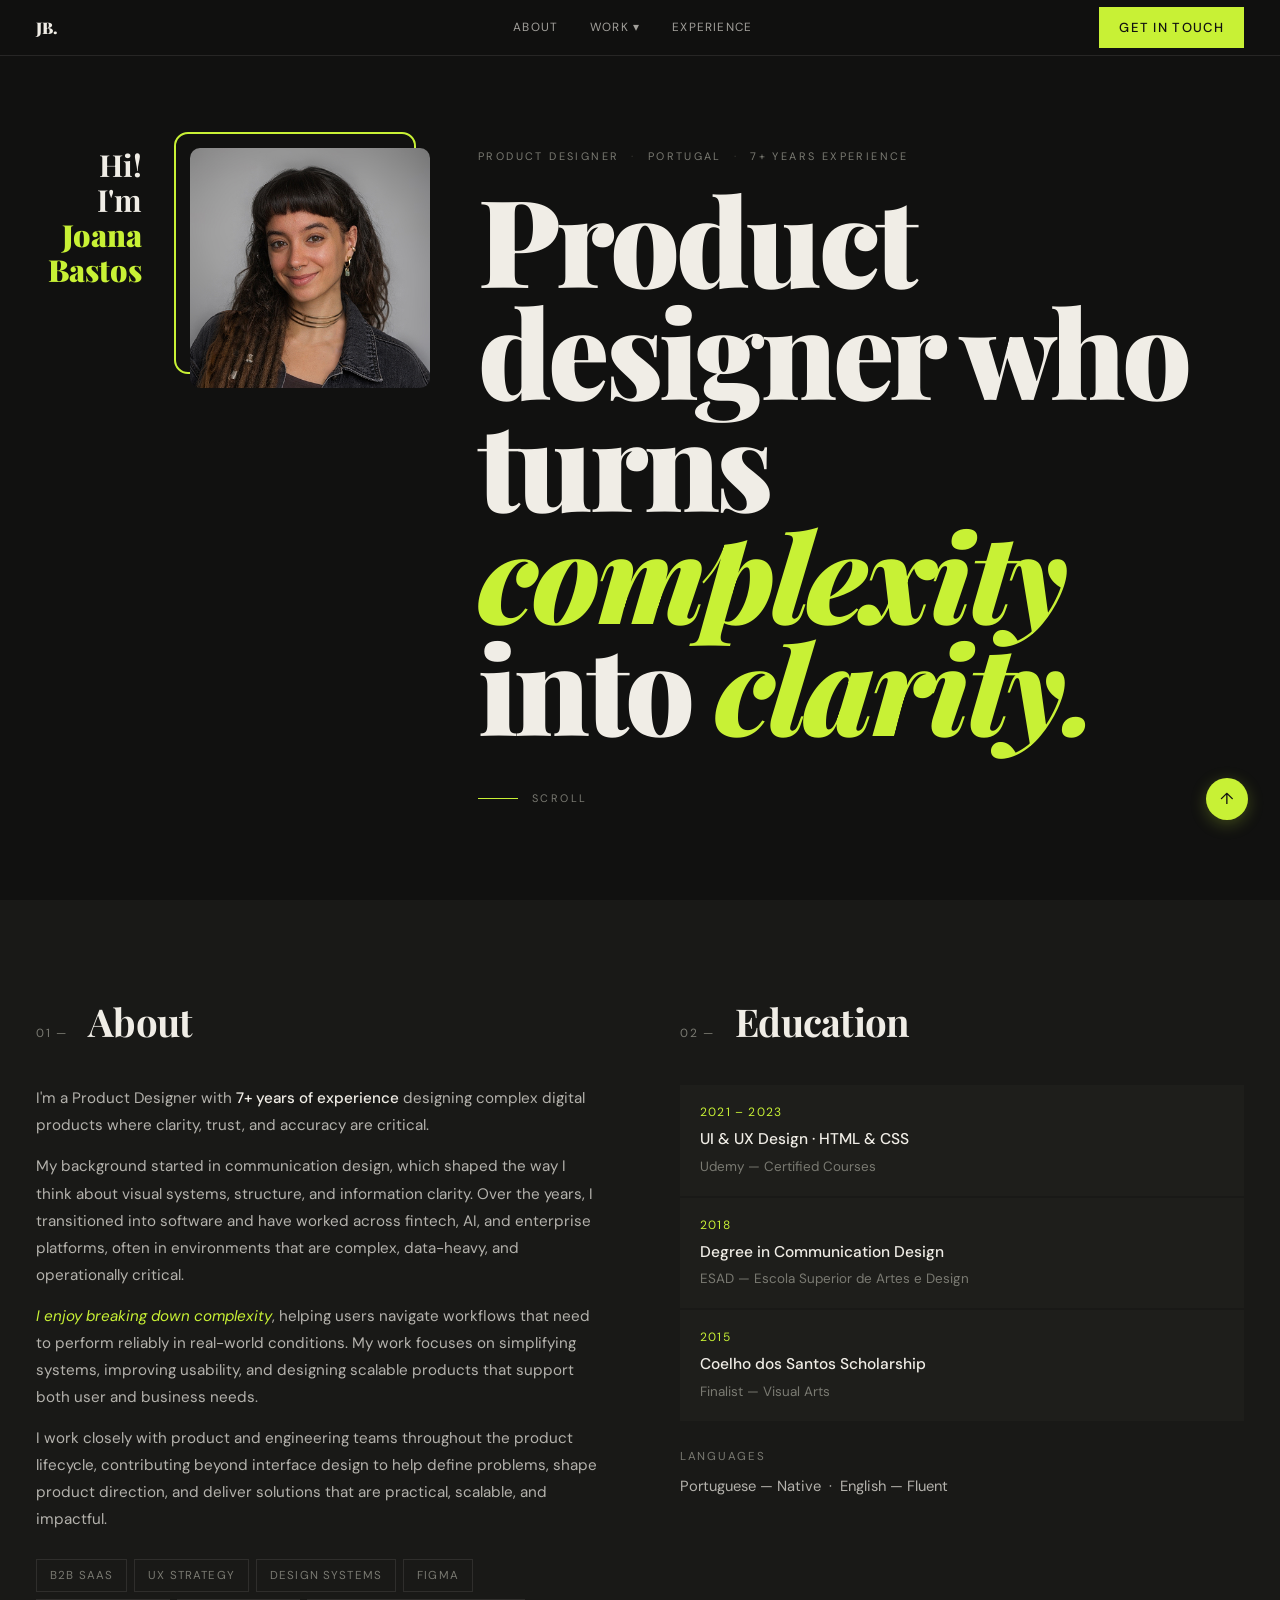
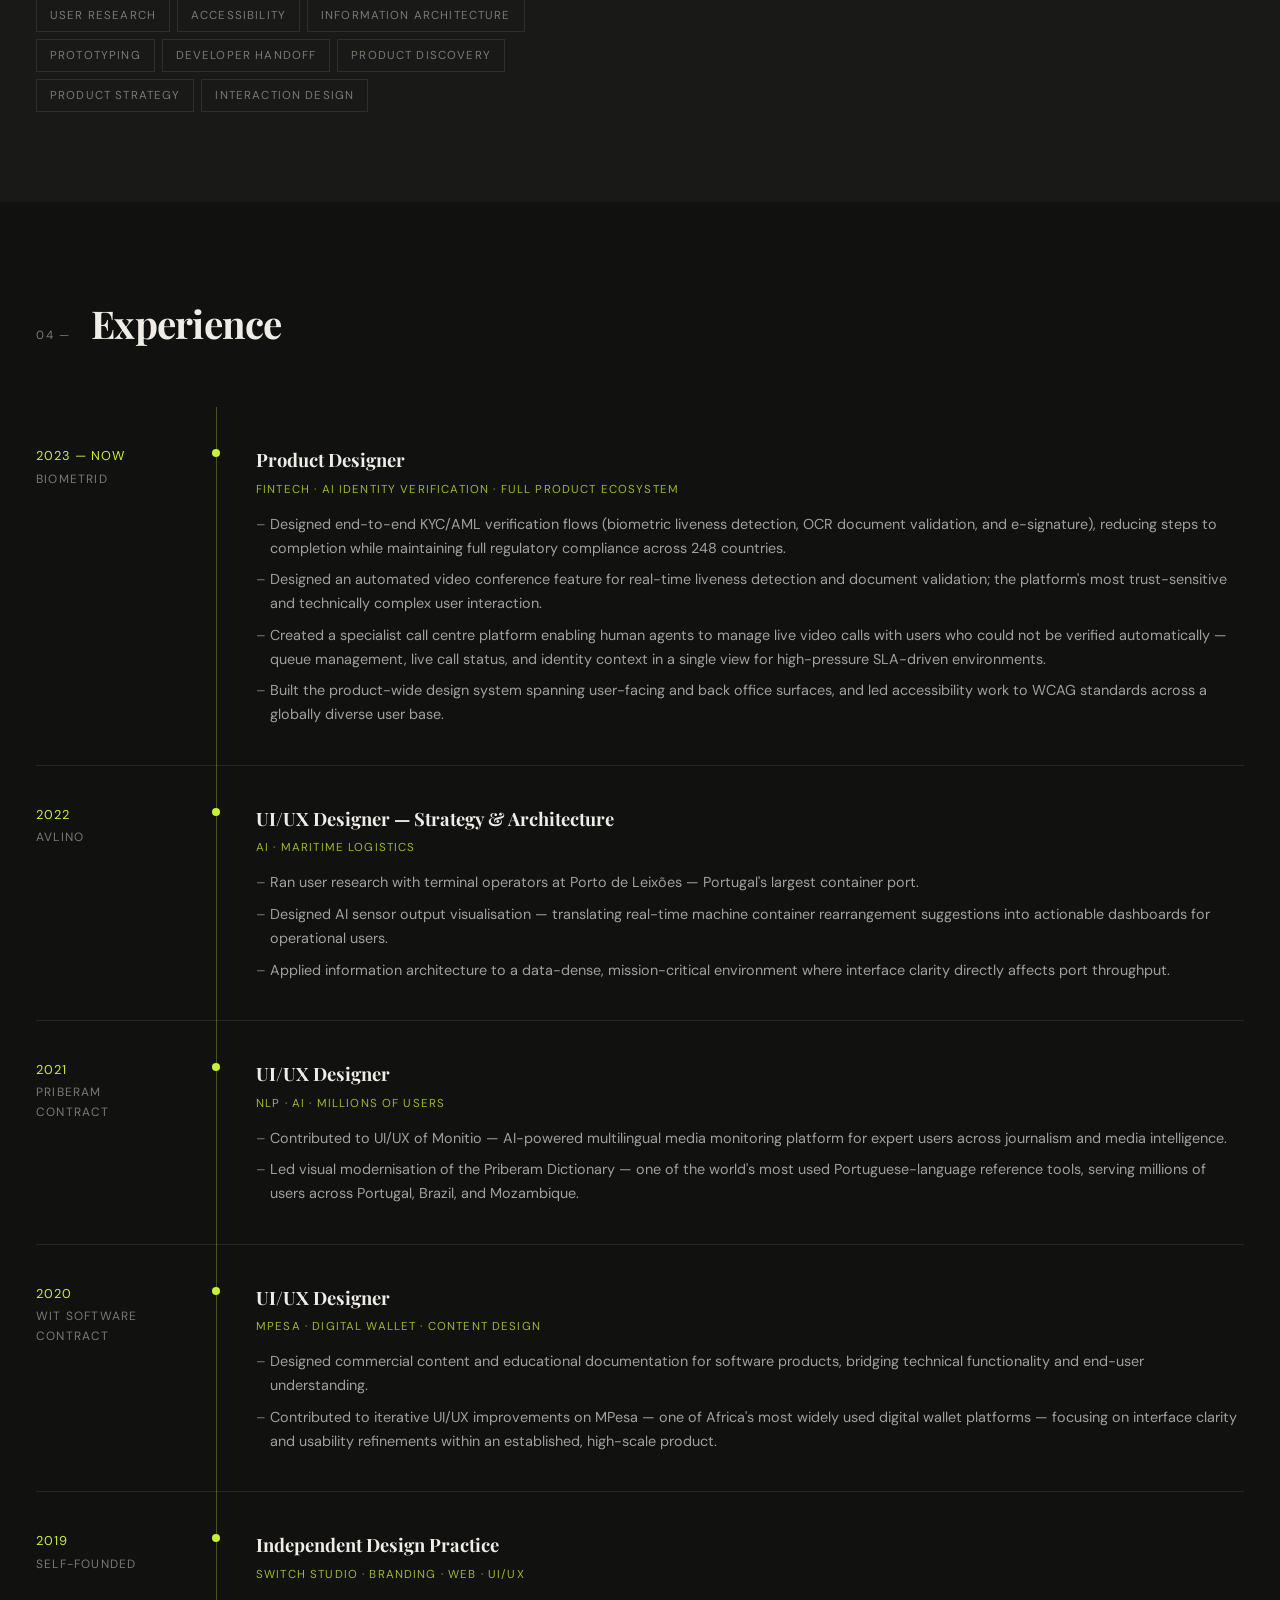
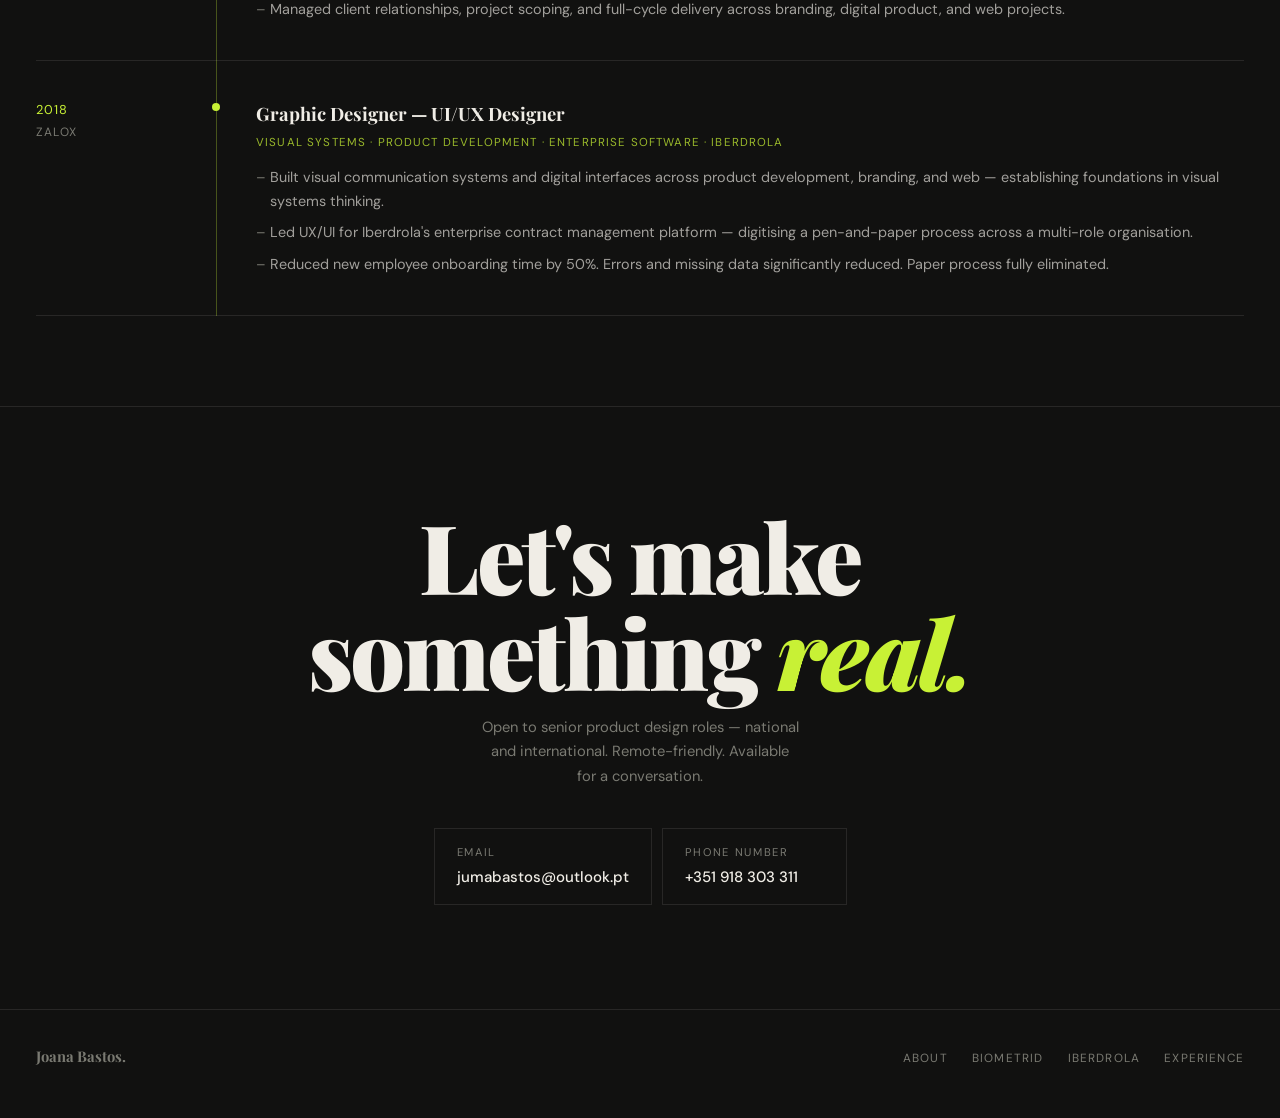
==== index.html @ 79d7532f "Add files via upload" ====
<!DOCTYPE html>
<html lang="en">
<head>
  <meta charset="UTF-8" />
  <meta name="viewport" content="width=device-width, initial-scale=1.0" />
  <title>Joana Bastos — Product Designer</title>
  <link rel="preconnect" href="https://fonts.googleapis.com" />
  <link rel="preconnect" href="https://fonts.gstatic.com" crossorigin />
  <link href="https://fonts.googleapis.com/css2?family=Playfair+Display:ital,wght@0,700;0,900;1,700;1,900&family=DM+Sans:opsz,wght@9..40,300;9..40,400;9..40,500&display=swap" rel="stylesheet" />
  <link rel="stylesheet" href="style.css" />
  <style>
    /* ── HERO ── */
    #hero {
      min-height: 100vh; background: var(--bg);
      display: flex; align-items: center;
      padding-top: 56px;
    }
    .hero-inner {
      width: 100%; max-width: 1400px; margin: 0 auto;
      display: grid; grid-template-columns: auto 1fr;
      align-items: start;
      gap: 48px; /* gap between left col and right col */
      padding: 60px 48px;
    }

    /* Left column: text + photo side by side */
    .hero-left {
      display: flex; flex-direction: row;
      align-items: flex-start;
      gap: 48px; /* MATCH to hero-inner gap */
      justify-content: flex-end;
    }
    .hero-text {
      display: flex; flex-direction: column; justify-content: flex-start;
      text-align: right;
    }
    .hero-greeting-name {
      font-family: var(--serif); font-weight: 700; font-size: 1.9rem;
      line-height: 1.15; color: var(--white);
    }
    .hero-greeting-name .name { color: var(--lime); font-weight: 900; }

    .hero-photo-frame {
      position: relative; display: inline-block; flex-shrink: 0;
    }
    .hero-photo-frame::before {
      content: '';
      position: absolute;
      top: -16px; left: -16px; right: 14px; bottom: 14px;
      border: 2px solid var(--lime); border-radius: 14px; /* square frame */
      pointer-events: none; z-index: 0;
    }
    /* Square photo */
    .hero-photo {
      display: block; width: 240px; height: 240px;
      object-fit: cover; object-position: top center;
      position: relative; z-index: 1;
      border-radius: 10px; /* square with slight radius */
    }
    .hero-photo-placeholder {
      width: 240px; height: 240px;
      background: var(--bg-card); border: 1px solid var(--border);
      display: flex; align-items: center; justify-content: center;
      flex-direction: column; gap: 8px;
      color: var(--muted); font-size: 0.82rem; text-align: center;
      position: relative; z-index: 1;
      border-radius: 10px;
    }

    /* Right col */
    .hero-right { display: flex; flex-direction: column; justify-content: flex-start; }
    .hero-meta {
      font-size: 0.68rem; letter-spacing: 0.22em; text-transform: uppercase;
      color: var(--muted); margin-bottom: 16px;
      display: flex; flex-wrap: wrap; gap: 4px 12px;
    }
    .hero-meta-sep { opacity: 0.4; }
    /* Headline: as large as possible, fills the right column */
    .hero-headline {
      font-family: var(--serif);
      font-size: clamp(4rem, 9.5vw, 10.5rem);
      font-weight: 900; line-height: 0.92; letter-spacing: -0.03em;
      margin-bottom: 48px;
    }
    .hero-headline em { font-style: italic; color: var(--lime); }
    .scroll-cue {
      display: flex; align-items: center; gap: 14px;
      font-size: 0.68rem; letter-spacing: 0.22em; text-transform: uppercase;
      color: var(--muted);
    }
    .scroll-cue::before { content: ''; display: block; width: 40px; height: 1px; background: var(--lime); }

    /* ── ABOUT / EDUCATION ── */
    #about { background: var(--bg-mid); padding: 90px 36px; }
    .about-inner {
      max-width: 1240px; margin: 0 auto;
      display: grid; grid-template-columns: 1fr 1fr; gap: 80px; align-items: start;
    }

    /* Section header row: number + title side-by-side like Experience */
    .sec-header { display: flex; align-items: baseline; gap: 20px; margin-bottom: 32px; }
    .sec-header .sec-num { margin-bottom: 0; }
    .sec-header .sec-title { margin-bottom: 0; }

    .about-body p { font-size: 0.95rem; color: rgba(240,237,230,0.72); margin-bottom: 14px; line-height: 1.78; }
    .about-body p em { color: var(--lime); font-style: italic; }
    .about-body p strong { color: var(--white); font-weight: 500; }

    .tags-row { display: flex; flex-wrap: wrap; gap: 7px; margin-top: 26px; }
    .tag {
      font-size: 0.72rem; letter-spacing: 0.1em; text-transform: uppercase;
      padding: 6px 13px; border: 1px solid var(--border);
      color: var(--muted); transition: all 0.2s; cursor: default;
    }
    .tag:hover { border-color: var(--lime); color: var(--lime); }

    /* Education cards */
    .edu-list { display: flex; flex-direction: column; gap: 2px; }
    .edu-item { background: var(--bg-card); padding: 18px 20px; }
    .edu-year { font-size: 0.75rem; letter-spacing: 0.1em; text-transform: uppercase; color: var(--lime); margin-bottom: 4px; }
    .edu-title { font-size: 0.97rem; font-weight: 500; margin-bottom: 3px; }
    .edu-school { font-size: 0.84rem; color: var(--muted); }

    .lang-block { margin-top: 26px; }
    .lang-label { font-size: 0.72rem; letter-spacing: 0.15em; text-transform: uppercase; color: var(--muted); margin-bottom: 8px; }
    .lang-val { font-size: 0.92rem; color: rgba(240,237,230,0.72); }

    /* ── EXPERIENCE ── */
    #experience { background: var(--bg); padding: 90px 36px; }
    .exp-inner { max-width: 1240px; margin: 0 auto; }
    .exp-header { display: flex; align-items: baseline; gap: 20px; margin-bottom: 52px; }
    .exp-header .sec-num, .exp-header .sec-title { margin-bottom: 0; }

    .exp-list { position: relative; }
    .exp-list::before {
      content: ''; position: absolute;
      left: 180px; top: 0; bottom: 0; width: 1px;
      background: rgba(200,241,53,0.30);
    }
    .exp-item {
      display: grid; grid-template-columns: 180px 1fr;
      gap: 40px; padding: 38px 0;
      border-bottom: 1px solid var(--border); position: relative;
    }
    .exp-item::before {
      content: ''; position: absolute;
      left: calc(180px - 4px); top: 42px;
      width: 8px; height: 8px; border-radius: 50%;
      background: var(--lime); z-index: 1;
    }
    .exp-meta { padding-right: 16px; }
    .exp-period { font-size: 0.80rem; letter-spacing: 0.08em; text-transform: uppercase; color: var(--lime); margin-bottom: 3px; }
    .exp-company { font-size: 0.75rem; letter-spacing: 0.1em; text-transform: uppercase; color: var(--muted); }
    .exp-role { font-family: var(--serif); font-size: 1.15rem; font-weight: 700; margin-bottom: 4px; }
    .exp-type { font-size: 0.72rem; letter-spacing: 0.1em; text-transform: uppercase; color: var(--lime); opacity: 0.75; margin-bottom: 14px; }
    .exp-bullets { list-style: none; display: flex; flex-direction: column; gap: 8px; }
    .exp-bullets li { font-size: 0.90rem; color: rgba(240,237,230,0.65); line-height: 1.65; padding-left: 14px; position: relative; }
    .exp-bullets li::before { content: '–'; position: absolute; left: 0; color: var(--muted); }

    /* ── RESPONSIVE ── */

    /* Tablet — shrink photo slightly, compress gap, keep horizontal */
    @media (max-width: 1024px) {
      .hero-inner { gap: 32px; padding: 48px 28px; }
      .hero-photo, .hero-photo-placeholder { width: 190px; height: 245px; }
      .hero-greeting-name { font-size: 1.7rem; }
      .hero-headline { font-size: 6rem; }
    }

    /* Narrow — keep two-column hero as long as possible */
    @media (max-width: 860px) {
      .hero-inner { gap: 20px; }
      .hero-photo, .hero-photo-placeholder { width: 160px; height: 205px; }
      .hero-greeting-name { font-size: 1.4rem; }
      .hero-headline { font-size: 4.8rem; }
      .about-inner { grid-template-columns: 1fr 1fr; gap: 40px; }
      .exp-item { grid-template-columns: 140px 1fr; gap: 28px; }
      .exp-list::before { left: 140px; }
      .exp-item::before { left: calc(140px - 4px); }
    }

    /* Only stack hero below 640px */
    @media (max-width: 640px) {
      .hero-inner { grid-template-columns: 1fr; padding: 36px 20px; }
      .hero-left {
        justify-content: flex-start;
        gap: 20px;
        flex-direction: row;
        align-items: flex-end;
      }
      .hero-photo-frame { order: 1; }
      .hero-text { order: 2; text-align: left; justify-content: flex-end; }
      .hero-photo, .hero-photo-placeholder { width: 130px; height: 170px; }
      .hero-greeting-name { font-size: 1.3rem; }
      .hero-headline { font-size: 3.2rem; }
      .about-inner { grid-template-columns: 1fr; gap: 48px; }
      #about { padding: 64px 20px; }
      #experience { padding: 64px 20px; }
      .exp-item { grid-template-columns: 1fr; gap: 10px; }
      .exp-list::before, .exp-item::before { display: none; }
    }

    @media (max-width: 400px) {
      .hero-headline { font-size: 2.6rem; }
    }

    .hero-greeting-name { animation: fadeUp 0.65s ease 0.05s both; }
    .hero-photo-frame   { animation: fadeUp 0.65s ease 0.15s both; }
    .hero-meta          { animation: fadeUp 0.65s ease 0.20s both; }
    .hero-headline      { animation: fadeUp 0.65s ease 0.28s both; }
    .scroll-cue         { animation: fadeUp 0.65s ease 0.42s both; }
  </style>
</head>
<body>

<!-- NAV -->
<nav>
  <a href="index.html" class="nav-logo">JB.</a>
  <ul class="nav-center">
    <li><a href="#about">About</a></li>
    <li class="nav-dropdown">
      <span>Work ▾</span>
      <div class="nav-dropdown-menu">
        <a href="biometrid.html">Biometrid</a>
        <a href="iberdrola.html">Iberdrola</a>
      </div>
    </li>
    <li><a href="#experience">Experience</a></li>
  </ul>
  <a href="mailto:jumabastos@outlook.pt" class="btn-nav">Get in touch</a>
  <button class="hamburger" onclick="toggleNav()" aria-label="Menu">
    <span></span><span></span><span></span>
  </button>
</nav>

<!-- MOBILE NAV -->
<div class="mobile-nav" id="mobileNav">
  <div class="mobile-nav-item">
    <a href="#about" onclick="closeNav()">About</a>
  </div>
  <div class="mobile-nav-item">
    <div class="mobile-work-label" onclick="toggleWork()">
      <span style="font-family:var(--serif);font-size:1.9rem;font-weight:700;color:var(--white);padding:14px 0;display:block;">Work</span>
      <span class="mobile-work-arrow" id="workArrow">▾</span>
    </div>
    <div class="mobile-subnav" id="workSubnav">
      <a href="biometrid.html">Biometrid</a>
      <a href="iberdrola.html">Iberdrola</a>
    </div>
  </div>
  <div class="mobile-nav-item">
    <a href="#experience" onclick="closeNav()">Experience</a>
  </div>
  <a href="mailto:jumabastos@outlook.pt" class="mobile-cta">Get in touch</a>
</div>

<!-- HERO -->
<section id="hero">
  <div class="hero-inner">
    <div class="hero-left">
      <div class="hero-text">
        <div class="hero-greeting-name">
          Hi!<br/>I'm<br/><span class="name">Joana<br/>Bastos</span>
        </div>
      </div>
      <div class="hero-photo-frame">
        <img class="hero-photo" src="photo.jpg" alt="Joana Bastos">
      </div>
    </div>
    <div class="hero-right">
      <p class="hero-meta">
        <span>Product Designer</span>
        <span class="hero-meta-sep">·</span>
        <span>Portugal</span>
        <span class="hero-meta-sep">·</span>
        <span>7+ Years Experience</span>
      </p>
      <h1 class="hero-headline">
        Product designer who turns <em>complexity</em> into <em>clarity.</em>
      </h1>
      <div class="scroll-cue">Scroll</div>
    </div>
  </div>
</section>

<!-- ABOUT + EDUCATION -->
<section id="about">
  <div class="about-inner">
    <div data-reveal="left">
      <div class="sec-header">
        <span class="sec-num">01 —</span>
        <h2 class="sec-title">About</h2>
      </div>
      <div class="about-body">
        <p>I'm a Product Designer with <strong>7+ years of experience</strong> designing complex digital products where clarity, trust, and accuracy are critical.</p>
        <p>My background started in communication design, which shaped the way I think about visual systems, structure, and information clarity. Over the years, I transitioned into software and have worked across fintech, AI, and enterprise platforms, often in environments that are complex, data-heavy, and operationally critical.</p>
        <p><em>I enjoy breaking down complexity</em>, helping users navigate workflows that need to perform reliably in real-world conditions. My work focuses on simplifying systems, improving usability, and designing scalable products that support both user and business needs.</p>
        <p>I work closely with product and engineering teams throughout the product lifecycle, contributing beyond interface design to help define problems, shape product direction, and deliver solutions that are practical, scalable, and impactful.</p>
      </div>
      <div class="tags-row">
        <span class="tag">B2B SaaS</span>
        <span class="tag">UX Strategy</span>
        <span class="tag">Design Systems</span>
        <span class="tag">Figma</span>
        <span class="tag">User Research</span>
        <span class="tag">Accessibility</span>
        <span class="tag">Information Architecture</span>
        <span class="tag">Prototyping</span>
        <span class="tag">Developer Handoff</span>
        <span class="tag">Product Discovery</span>
        <span class="tag">Product Strategy</span>
        <span class="tag">Interaction Design</span>
      </div>
    </div>
    <div data-reveal="right" data-delay="200">
      <div class="sec-header">
        <span class="sec-num">02 —</span>
        <h2 class="sec-title">Education</h2>
      </div>
      <div class="edu-list">
        <div class="edu-item">
          <div class="edu-year">2021 – 2023</div>
          <div class="edu-title">UI &amp; UX Design · HTML &amp; CSS</div>
          <div class="edu-school">Udemy — Certified Courses</div>
        </div>
        <div class="edu-item">
          <div class="edu-year">2018</div>
          <div class="edu-title">Degree in Communication Design</div>
          <div class="edu-school">ESAD — Escola Superior de Artes e Design</div>
        </div>
        <div class="edu-item">
          <div class="edu-year">2015</div>
          <div class="edu-title">Coelho dos Santos Scholarship</div>
          <div class="edu-school">Finalist — Visual Arts</div>
        </div>
      </div>
      <div class="lang-block">
        <div class="lang-label">Languages</div>
        <div class="lang-val">Portuguese — Native &nbsp;·&nbsp; English — Fluent</div>
      </div>
    </div>
  </div>
</section>

<!-- EXPERIENCE -->
<section id="experience">
  <div class="exp-inner">
    <div class="exp-header">
      <span class="sec-num">04 —</span>
      <h2 class="sec-title">Experience</h2>
    </div>
    <div class="exp-list">

      <div class="exp-item">
        <div class="exp-meta">
          <div class="exp-period">2023 — Now</div>
          <div class="exp-company">Biometrid</div>
        </div>
        <div>
          <div class="exp-role">Product Designer</div>
          <div class="exp-type">Fintech · AI Identity Verification · Full Product Ecosystem</div>
          <ul class="exp-bullets">
            <li>Designed end-to-end KYC/AML verification flows (biometric liveness detection, OCR document validation, and e-signature), reducing steps to completion while maintaining full regulatory compliance across 248 countries.</li>
            <li>Designed an automated video conference feature for real-time liveness detection and document validation; the platform's most trust-sensitive and technically complex user interaction.</li>
            <li>Created a specialist call centre platform enabling human agents to manage live video calls with users who could not be verified automatically — queue management, live call status, and identity context in a single view for high-pressure SLA-driven environments.</li>
            <li>Built the product-wide design system spanning user-facing and back office surfaces, and led accessibility work to WCAG standards across a globally diverse user base.</li>
          </ul>
        </div>
      </div>

      <div class="exp-item">
        <div class="exp-meta">
          <div class="exp-period">2022</div>
          <div class="exp-company">AVlino</div>
        </div>
        <div>
          <div class="exp-role">UI/UX Designer — Strategy &amp; Architecture</div>
          <div class="exp-type">AI · Maritime Logistics</div>
          <ul class="exp-bullets">
            <li>Ran user research with terminal operators at Porto de Leixões — Portugal's largest container port.</li>
            <li>Designed AI sensor output visualisation — translating real-time machine container rearrangement suggestions into actionable dashboards for operational users.</li>
            <li>Applied information architecture to a data-dense, mission-critical environment where interface clarity directly affects port throughput.</li>
          </ul>
        </div>
      </div>

      <div class="exp-item">
        <div class="exp-meta">
          <div class="exp-period">2021</div>
          <div class="exp-company">Priberam<br/>Contract</div>
        </div>
        <div>
          <div class="exp-role">UI/UX Designer</div>
          <div class="exp-type">NLP · AI · Millions of Users</div>
          <ul class="exp-bullets">
            <li>Contributed to UI/UX of Monitio — AI-powered multilingual media monitoring platform for expert users across journalism and media intelligence.</li>
            <li>Led visual modernisation of the Priberam Dictionary — one of the world's most used Portuguese-language reference tools, serving millions of users across Portugal, Brazil, and Mozambique.</li>
          </ul>
        </div>
      </div>

      <div class="exp-item">
        <div class="exp-meta">
          <div class="exp-period">2020</div>
          <div class="exp-company">WIT Software<br/>Contract</div>
        </div>
        <div>
          <div class="exp-role">UI/UX Designer</div>
          <div class="exp-type">Mpesa · Digital Wallet · Content Design</div>
          <ul class="exp-bullets">
            <li>Designed commercial content and educational documentation for software products, bridging technical functionality and end-user understanding.</li>
            <li>Contributed to iterative UI/UX improvements on MPesa — one of Africa's most widely used digital wallet platforms — focusing on interface clarity and usability refinements within an established, high-scale product.</li>
          </ul>
        </div>
      </div>

      <div class="exp-item">
        <div class="exp-meta">
          <div class="exp-period">2019</div>
          <div class="exp-company">Self-Founded</div>
        </div>
        <div>
          <div class="exp-role">Independent Design Practice</div>
          <div class="exp-type">Switch Studio · Branding · Web · UI/UX</div>
          <ul class="exp-bullets">
            <li>Managed client relationships, project scoping, and full-cycle delivery across branding, digital product, and web projects.</li>
          </ul>
        </div>
      </div>

      <div class="exp-item">
        <div class="exp-meta">
          <div class="exp-period">2018</div>
          <div class="exp-company">ZALOX</div>
        </div>
        <div>
          <div class="exp-role">Graphic Designer — UI/UX Designer</div>
          <div class="exp-type">Visual Systems · Product Development · Enterprise Software · Iberdrola</div>
          <ul class="exp-bullets">
            <li>Built visual communication systems and digital interfaces across product development, branding, and web — establishing foundations in visual systems thinking.</li>
            <li>Led UX/UI for Iberdrola's enterprise contract management platform — digitising a pen-and-paper process across a multi-role organisation.</li>
            <li>Reduced new employee onboarding time by 50%. Errors and missing data significantly reduced. Paper process fully eliminated.</li>
          </ul>
        </div>
      </div>

    </div>
  </div>
</section>

<!-- CTA -->
<div class="cta-wrap">
  <h2 class="cta-headline">Let's make<br/>something <em>real.</em></h2>
  <p class="cta-sub">Open to senior product design roles — national and international. Remote-friendly. Available for a conversation.</p>
  <div class="cta-btns">
    <a href="mailto:jumabastos@outlook.pt" class="cta-btn">
      <span class="cta-btn-label">Email</span>
      <span class="cta-btn-val">jumabastos@outlook.pt</span>
    </a>
    <a href="tel:+351918303311" class="cta-btn">
      <span class="cta-btn-label">Phone Number</span>
      <span class="cta-btn-val">+351 918 303 311</span>
    </a>
  </div>
  <p class="cta-sig"></p>
</div>

<footer>
  <span class="footer-name">Joana Bastos.</span>
  <ul class="footer-links">
    <li><a href="#about">About</a></li>
    <li><a href="biometrid.html">Biometrid</a></li>
    <li><a href="iberdrola.html">Iberdrola</a></li>
    <li><a href="#experience">Experience</a></li>
  </ul>
</footer>

<a href="#" class="fab" title="Back to top">↑</a>

<script>
  /* ── Nav ── */
  function toggleNav() { document.getElementById('mobileNav').classList.toggle('open'); }
  function closeNav()  { document.getElementById('mobileNav').classList.remove('open'); }
  function toggleWork() {
    document.getElementById('workSubnav').classList.toggle('open');
    document.getElementById('workArrow').classList.toggle('open');
  }

  /* ── Scroll-reveal: tag elements with data-reveal ── */
  (function () {
    // Programmatically mark elements to reveal
    // Hero elements animate via CSS keyframes on load (already defined above)
    // Everything below the fold uses IntersectionObserver

    const revealMap = [
      // About section
      { sel: '#about .about-inner > div:first-child',  dir: 'left',  delay: 0   },
      { sel: '#about .about-inner > div:last-child',   dir: 'right', delay: 150 },

      // Experience header
      { sel: '.exp-header',  dir: 'up', delay: 0 },

      // Each experience row — staggered
      { sel: '.exp-item:nth-child(1)', dir: 'up', delay: 0   },
      { sel: '.exp-item:nth-child(2)', dir: 'up', delay: 80  },
      { sel: '.exp-item:nth-child(3)', dir: 'up', delay: 160 },
      { sel: '.exp-item:nth-child(4)', dir: 'up', delay: 240 },
      { sel: '.exp-item:nth-child(5)', dir: 'up', delay: 320 },
      { sel: '.exp-item:nth-child(6)', dir: 'up', delay: 400 },

      // CTA
      { sel: '.cta-headline', dir: 'up', delay: 0   },
      { sel: '.cta-sub',      dir: 'up', delay: 100 },
      { sel: '.cta-btns',     dir: 'up', delay: 200 },
    ];

    revealMap.forEach(({ sel, dir, delay }) => {
      const el = document.querySelector(sel);
      if (!el) return;
      el.style.opacity = '0';
      el.style.transform = dir === 'left'  ? 'translateX(-32px)'
                         : dir === 'right' ? 'translateX(32px)'
                         :                   'translateY(28px)';
      el.style.transition = `opacity 0.7s ease ${delay}ms, transform 0.7s ease ${delay}ms`;
      el._revealDelay = delay;
      el._revealed = false;
    });

    const observer = new IntersectionObserver((entries) => {
      entries.forEach(entry => {
        if (entry.isIntersecting && !entry.target._revealed) {
          entry.target._revealed = true;
          entry.target.style.opacity = '1';
          entry.target.style.transform = 'translate(0,0)';
        }
      });
    }, { threshold: 0.12 });

    revealMap.forEach(({ sel }) => {
      const el = document.querySelector(sel);
      if (el) observer.observe(el);
    });
  })();
</script>
</body>
</html>
---- style.css ----
/* ===== RESET & TOKENS ===== */
*, *::before, *::after { box-sizing: border-box; margin: 0; padding: 0; }
:root {
  --bg:      #111110;
  --bg-mid:  #191917;
  --bg-card: #1e1e1b;
  --lime:    #c8f135;
  --white:   #f0ede6;
  --muted:   #7a7a72;
  --border:  rgba(240,237,230,0.10);
  --serif:   'Playfair Display', Georgia, serif;
  --sans:    'DM Sans', sans-serif;
}
html { scroll-behavior: smooth; }
body {
  background: var(--bg); color: var(--white);
  font-family: var(--sans); font-size: 17px; /* +2px base */
  line-height: 1.65; overflow-x: hidden;
}

/* Good text selection contrast */
::selection { background: var(--lime); color: #111; }

/* ===== NAV ===== */
nav {
  position: fixed; top: 0; left: 0; right: 0; z-index: 200;
  height: 56px; display: flex; align-items: center;
  padding: 0 36px;
  background: rgba(17,17,16,0.93); backdrop-filter: blur(10px);
  border-bottom: 1px solid var(--border);
}
.nav-logo {
  font-family: var(--serif); font-weight: 900;
  font-size: 1rem;
  color: var(--white); text-decoration: none;
  line-height: 1;
  min-width: 130px; /* match CTA width so centre links are truly centred */
}
.nav-center {
  display: flex; align-items: center; gap: 32px; list-style: none;
  flex: 1; justify-content: center;
  height: 100%;
}
.nav-center > li { display: flex; align-items: center; height: 100%; }
.nav-center a {
  color: var(--white); text-decoration: none;
  font-size: 0.74rem; letter-spacing: 0.1em; text-transform: uppercase;
  opacity: 0.65; transition: opacity 0.2s;
  line-height: 1; display: flex; align-items: center;
}
.nav-center a:hover { opacity: 1; }

/* Work dropdown */
.nav-dropdown { position: relative; display: flex; align-items: center; }
.nav-dropdown > span {
  color: var(--white); font-size: 0.74rem; letter-spacing: 0.1em;
  text-transform: uppercase; opacity: 0.65; cursor: pointer;
  user-select: none; transition: opacity 0.2s;
  line-height: 1; /* match anchor line-height so it sits at same baseline */
}
.nav-dropdown:hover > span { opacity: 1; }
/* invisible bridge so mouse can travel to menu without it closing */
.nav-dropdown::after {
  content: ''; position: absolute;
  top: 100%; left: 0; right: 0; height: 18px;
}
.nav-dropdown-menu {
  display: none; position: absolute;
  top: calc(100% + 18px); left: 0;
  background: var(--bg-card); border: 1px solid var(--border);
  min-width: 160px; flex-direction: column;
}
.nav-dropdown:hover .nav-dropdown-menu { display: flex; }
.nav-dropdown-menu a {
  display: block; padding: 13px 20px;
  font-size: 0.74rem; letter-spacing: 0.08em; text-transform: uppercase;
  color: var(--white); text-decoration: none; opacity: 0.65;
  border-bottom: 1px solid var(--border); transition: opacity 0.2s;
}
.nav-dropdown-menu a:last-child { border-bottom: none; }
.nav-dropdown-menu a:hover, .nav-dropdown-menu a.active { opacity: 1; color: var(--lime); }

.btn-nav {
  background: var(--lime); color: #111;
  font-family: var(--sans); font-size: 0.82rem; font-weight: 500;
  letter-spacing: 0.1em; text-transform: uppercase;
  padding: 10px 20px; text-decoration: none; transition: opacity 0.2s;
  white-space: nowrap;
  min-width: 130px; text-align: center;
}
.btn-nav:hover { opacity: 0.85; }

/* Hamburger */
.hamburger {
  display: none; flex-direction: column; gap: 5px;
  background: none; border: none; cursor: pointer; padding: 4px;
}
.hamburger span { display: block; width: 22px; height: 1.5px; background: var(--white); }

/* Mobile nav overlay */
.mobile-nav {
  display: none; position: fixed;
  top: 56px; left: 0; right: 0; bottom: 0;
  background: var(--bg); z-index: 199;
  flex-direction: column; padding: 40px 32px; overflow-y: auto;
}
.mobile-nav.open { display: flex; }

/* Top-level items in mobile nav */
.mobile-nav-item { border-bottom: 1px solid var(--border); }
.mobile-nav-item > a,
.mobile-nav-item > span {
  display: block;
  font-family: var(--serif); font-size: 1.9rem; font-weight: 700;
  color: var(--white); text-decoration: none;
  padding: 14px 0;
  transition: color 0.2s; cursor: pointer;
}
.mobile-nav-item > a:hover,
.mobile-nav-item > span:hover { color: var(--lime); }

/* Work sub-items in mobile nav */
.mobile-subnav { display: none; flex-direction: column; padding: 0 0 12px 20px; gap: 2px; }
.mobile-subnav.open { display: flex; }
.mobile-subnav a {
  font-family: var(--sans); font-size: 1rem; font-weight: 400;
  color: var(--muted); text-decoration: none;
  padding: 8px 0; letter-spacing: 0.04em;
  transition: color 0.2s;
}
.mobile-subnav a:hover { color: var(--lime); }
.mobile-work-label {
  display: flex; align-items: center; justify-content: space-between;
}
.mobile-work-arrow { font-size: 0.8rem; transition: transform 0.2s; }
.mobile-work-arrow.open { transform: rotate(180deg); }

/* Mobile CTA — must look exactly like desktop */
.mobile-cta {
  display: block; margin-top: 28px;
  background: var(--lime); color: #111 !important;
  font-family: var(--sans) !important; font-size: 0.82rem !important;
  font-weight: 500; letter-spacing: 0.1em; text-transform: uppercase;
  padding: 14px 20px; text-align: center; text-decoration: none;
  border-bottom: none !important;
}
.mobile-cta:hover { opacity: 0.85; color: #111 !important; }

/* ===== SHARED SECTION UTILITIES ===== */
.sec-num {
  font-size: 0.74rem; letter-spacing: 0.15em; text-transform: uppercase;
  color: var(--muted); margin-bottom: 4px;
}
.sec-title {
  font-family: var(--serif); font-size: clamp(2rem, 3vw, 2.8rem);
  font-weight: 700; letter-spacing: -0.02em; margin-bottom: 32px;
}

/* ===== CTA BLOCK (shared) ===== */
.cta-wrap {
  background: var(--bg); border-top: 1px solid var(--border);
  padding: 100px 36px 60px; text-align: center;
}
.cta-headline {
  font-family: var(--serif);
  font-size: clamp(3rem, 7.5vw, 7rem);
  font-weight: 900; line-height: 1.0; letter-spacing: -0.03em;
  margin-bottom: 16px;
}
.cta-headline em { font-style: italic; color: var(--lime); }
.cta-sub { font-size: 0.92rem; color: var(--muted); max-width: 320px; margin: 0 auto 40px; }
.cta-btns { display: flex; justify-content: center; gap: 10px; flex-wrap: wrap; }
.cta-btn {
  display: flex; flex-direction: column; align-items: flex-start;
  padding: 14px 22px; border: 1px solid var(--border);
  text-decoration: none; color: var(--white);
  min-width: 185px; transition: border-color 0.2s;
}
.cta-btn:hover { border-color: var(--lime); }
.cta-btn-label { font-size: 0.70rem; letter-spacing: 0.15em; text-transform: uppercase; color: var(--muted); margin-bottom: 4px; }
.cta-btn-val { font-size: 0.94rem; font-weight: 500; }
.cta-sig { margin-top: 44px; font-family: var(--serif); font-size: 0.94rem; color: var(--muted); }

/* ===== FOOTER ===== */
footer {
  border-top: 1px solid var(--border);
  padding: 32px 36px 48px; /* top padding added, double bottom */
  display: flex; align-items: center; justify-content: space-between;
}
.footer-name { font-family: var(--serif); font-size: 0.92rem; font-weight: 700; color: var(--muted); }
.footer-links { display: flex; gap: 24px; list-style: none; }
.footer-links a {
  font-size: 0.74rem; letter-spacing: 0.1em; text-transform: uppercase;
  color: var(--muted); text-decoration: none; transition: color 0.2s;
}
.footer-links a:hover { color: var(--white); }

/* ===== FAB (scroll to top) ===== */
.fab {
  position: fixed; bottom: 80px; right: 32px; /* raised above footer */
  width: 42px; height: 42px;
  background: var(--lime); color: #111;
  display: flex; align-items: center; justify-content: center;
  font-size: 1rem; text-decoration: none; border-radius: 50%;
  box-shadow: 0 4px 16px rgba(200,241,53,0.25);
  z-index: 150; transition: opacity 0.2s;
}
.fab:hover { opacity: 0.85; }

/* ===== RESPONSIVE ===== */
@media (max-width: 768px) {
  nav { padding: 0 20px; }
  .nav-center, .btn-nav { display: none; }
  .hamburger { display: flex; }

  .cta-wrap { padding: 72px 20px 48px; }
  .cta-btns { flex-direction: column; align-items: center; }
  .cta-btn { width: 100%; max-width: 300px; }

  footer { flex-direction: column; gap: 16px; text-align: center; padding: 20px 20px 40px; }
  .footer-links { flex-wrap: wrap; justify-content: center; }
}

/* ===== ANIMATIONS ===== */
@keyframes fadeUp {
  from { opacity: 0; transform: translateY(22px); }
  to   { opacity: 1; transform: translateY(0); }
}

/* ── Scroll-reveal system ──
   Add [data-reveal] to any element.
   Optional modifiers: data-reveal="up" (default) | "left" | "right"
   Optional delay:     data-delay="100" (ms, multiples of 100)
*/
[data-reveal] {
  opacity: 0;
  transition: opacity 0.65s ease, transform 0.65s ease;
}
[data-reveal="up"],
[data-reveal] {
  transform: translateY(28px);
}
[data-reveal="left"]  { transform: translateX(-32px); }
[data-reveal="right"] { transform: translateX(32px); }

[data-reveal].revealed {
  opacity: 1;
  transform: translate(0, 0);
}

/* staggered delay helpers */
[data-delay="100"] { transition-delay: 0.10s; }
[data-delay="200"] { transition-delay: 0.20s; }
[data-delay="300"] { transition-delay: 0.30s; }
[data-delay="400"] { transition-delay: 0.40s; }
[data-delay="500"] { transition-delay: 0.50s; }
[data-delay="600"] { transition-delay: 0.60s; }

/* Respect reduced motion */
@media (prefers-reduced-motion: reduce) {
  [data-reveal] { opacity: 1; transform: none; transition: none; }
}
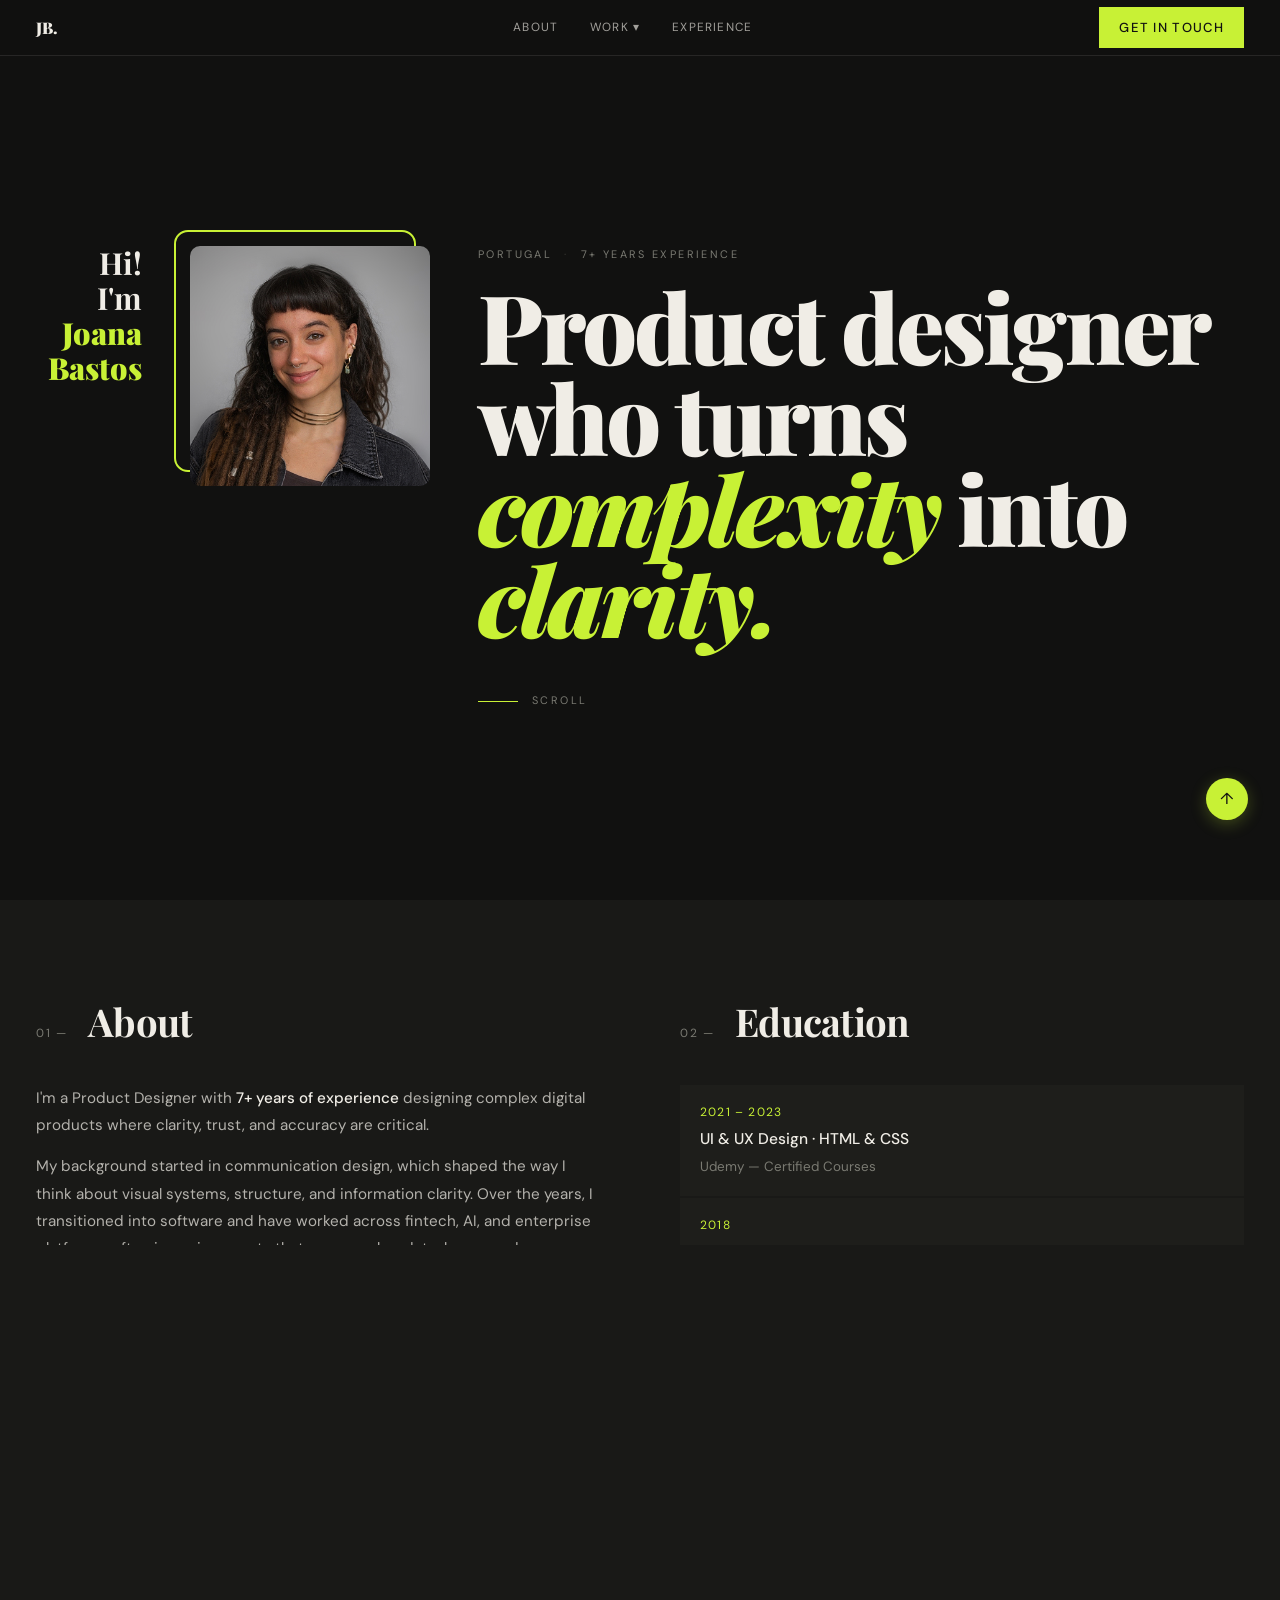
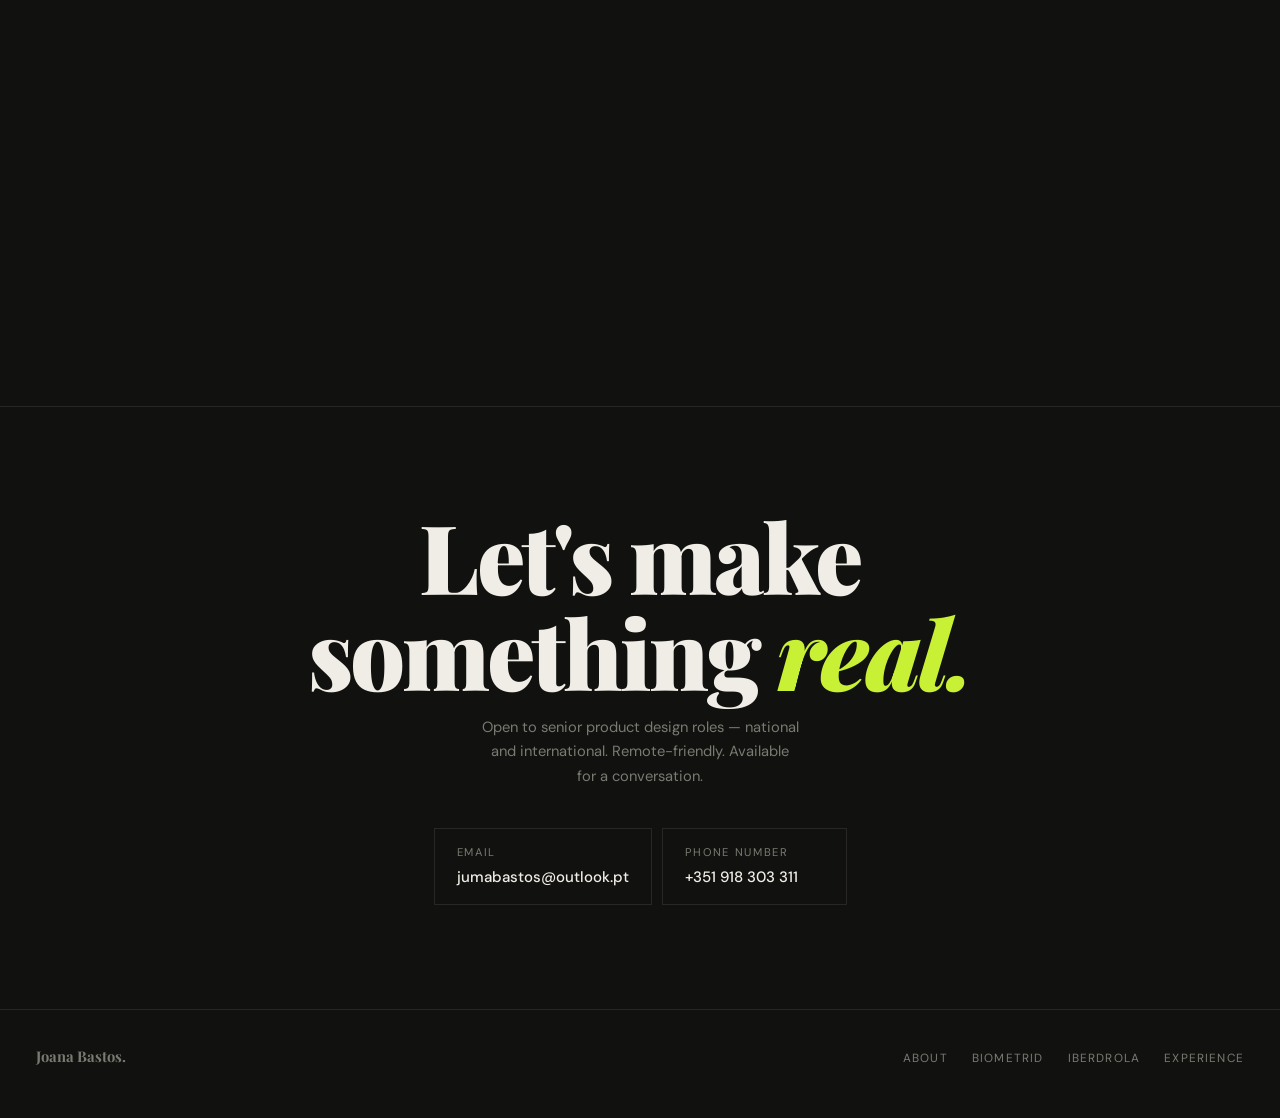
==== commit 12c34bb2: "Add files via upload" ====
--- a/index.html
+++ b/index.html
@@ -75,11 +75,10 @@
       display: flex; flex-wrap: wrap; gap: 4px 12px;
     }
     .hero-meta-sep { opacity: 0.4; }
-    /* Headline: as large as possible, fills the right column */
     .hero-headline {
       font-family: var(--serif);
-      font-size: clamp(4rem, 9.5vw, 10.5rem);
-      font-weight: 900; line-height: 0.92; letter-spacing: -0.03em;
+      font-size: clamp(3.8rem, 7.5vw, 8rem);
+      font-weight: 900; line-height: 0.95; letter-spacing: -0.03em;
       margin-bottom: 48px;
     }
     .hero-headline em { font-style: italic; color: var(--lime); }
@@ -269,8 +268,6 @@
     </div>
     <div class="hero-right">
       <p class="hero-meta">
-        <span>Product Designer</span>
-        <span class="hero-meta-sep">·</span>
         <span>Portugal</span>
         <span class="hero-meta-sep">·</span>
         <span>7+ Years Experience</span>
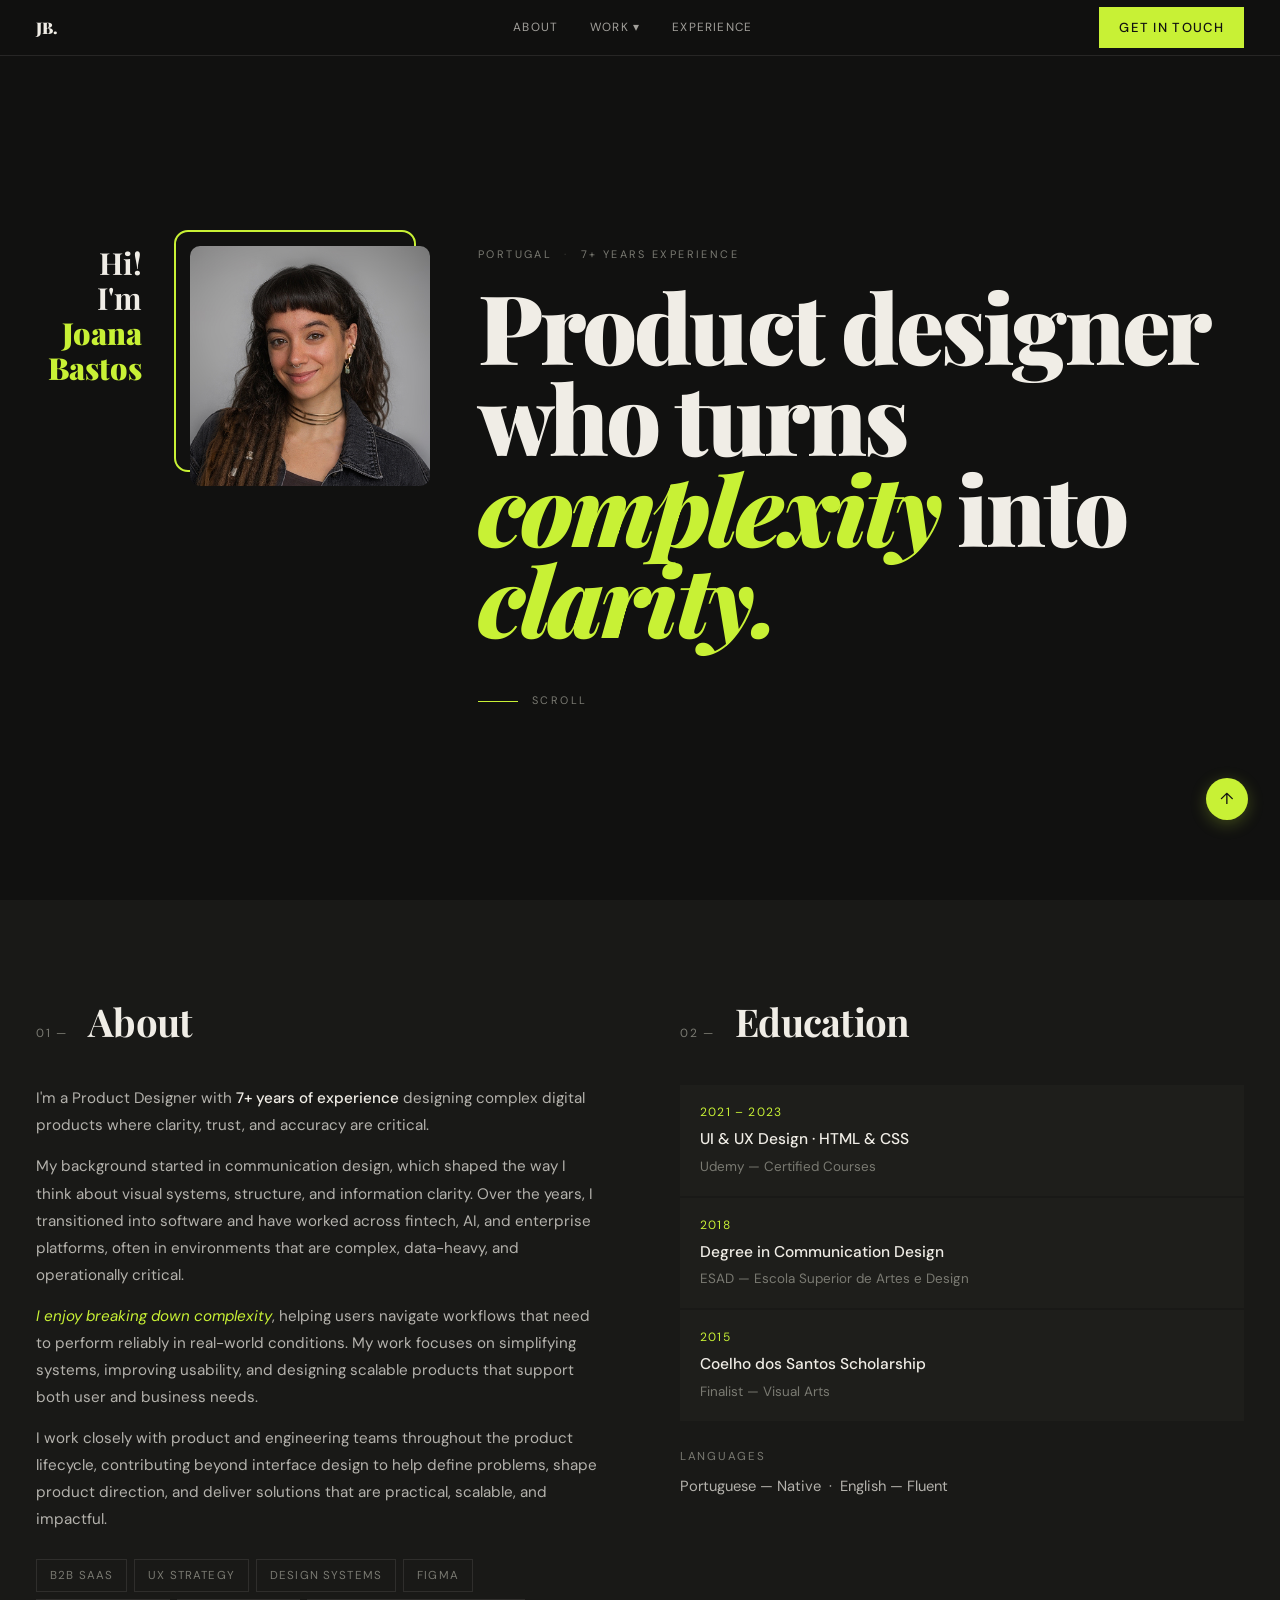
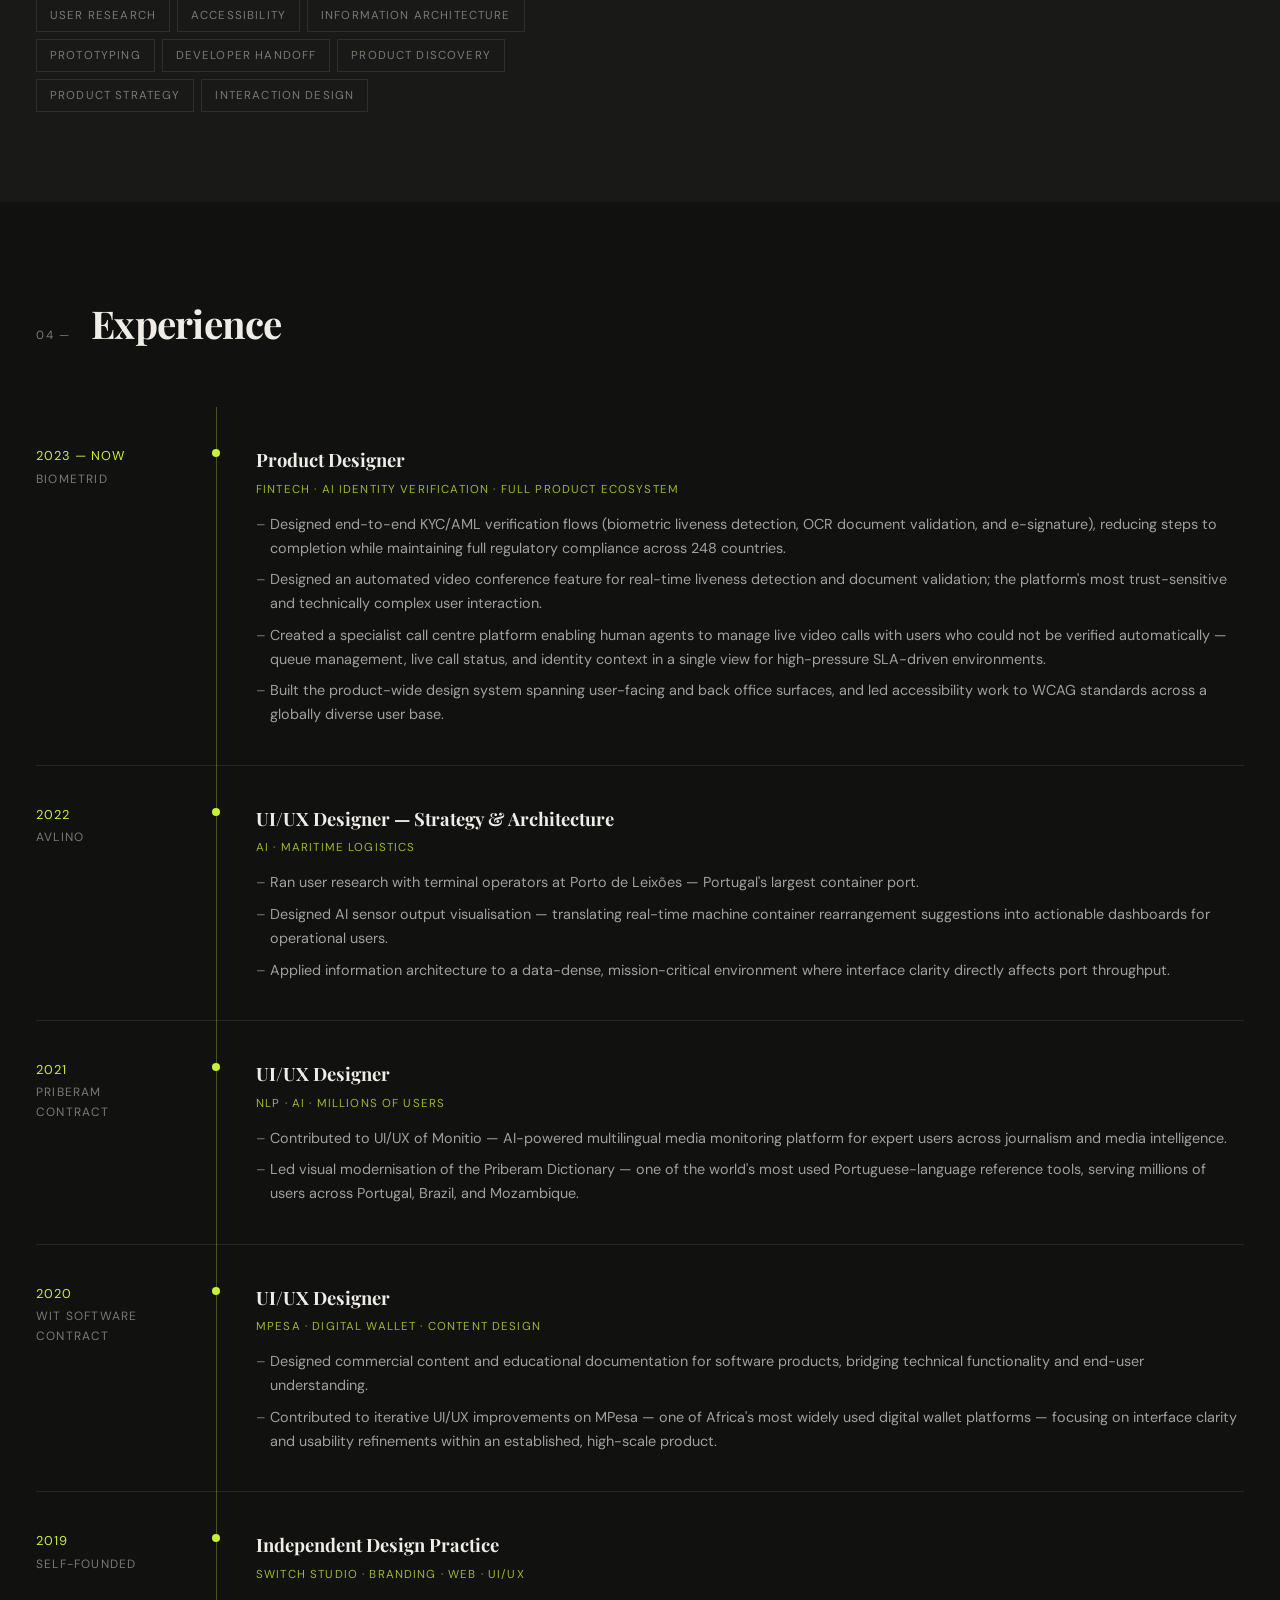
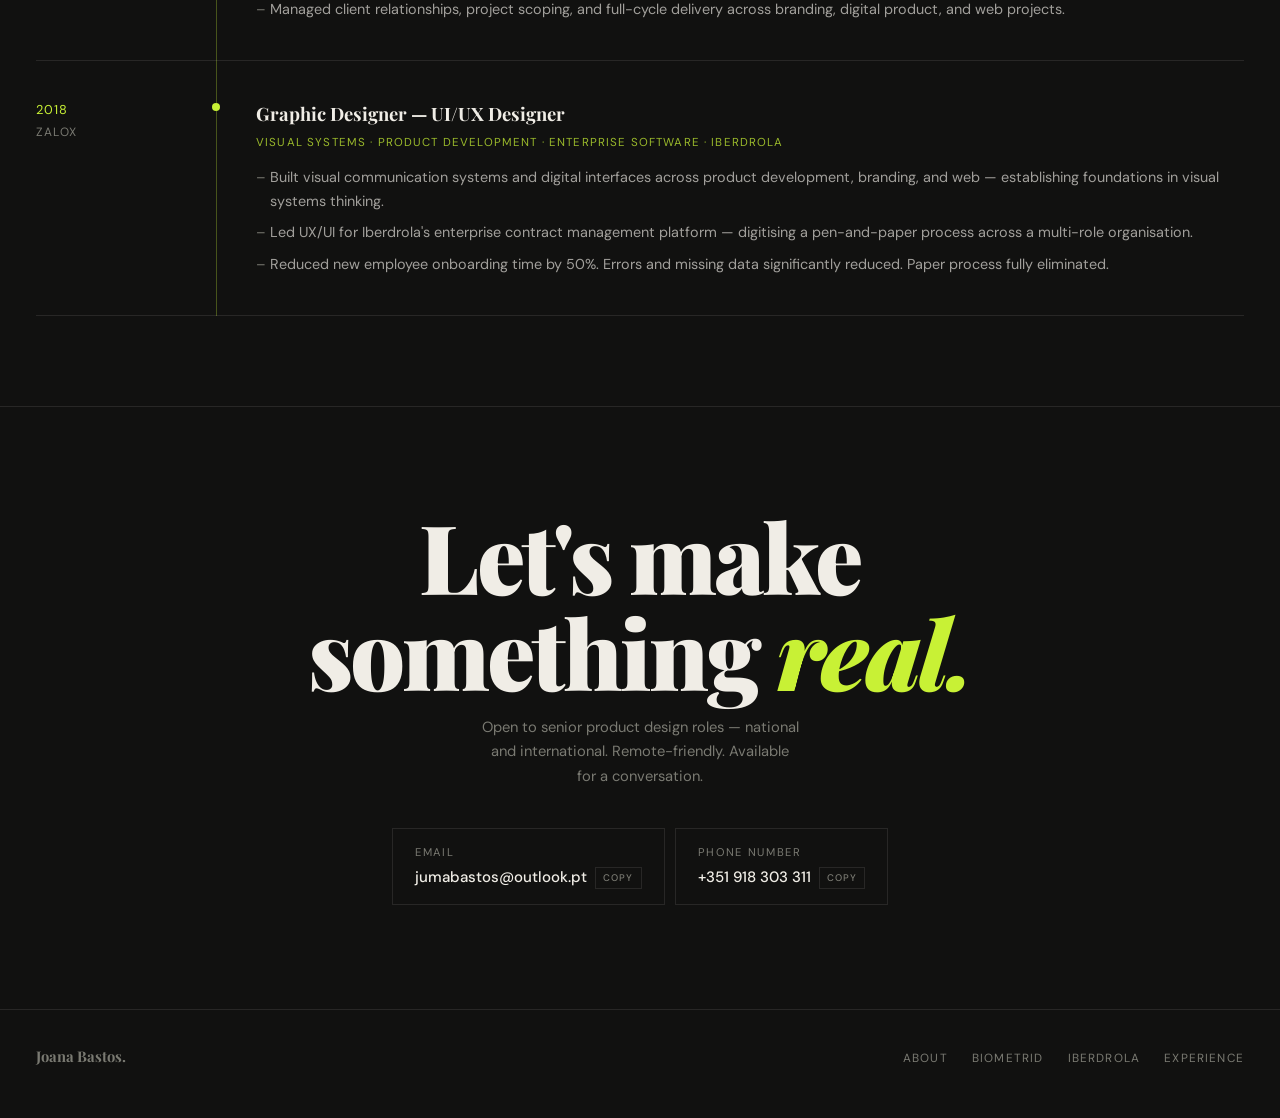
==== commit 1be57575: "Add files via upload" ====
--- a/index.html
+++ b/index.html
@@ -226,7 +226,7 @@
     </li>
     <li><a href="#experience">Experience</a></li>
   </ul>
-  <a href="mailto:jumabastos@outlook.pt" class="btn-nav">Get in touch</a>
+  <a href="#contact" class="btn-nav">Get in touch</a>
   <button class="hamburger" onclick="toggleNav()" aria-label="Menu">
     <span></span><span></span><span></span>
   </button>
@@ -250,7 +250,7 @@
   <div class="mobile-nav-item">
     <a href="#experience" onclick="closeNav()">Experience</a>
   </div>
-  <a href="mailto:jumabastos@outlook.pt" class="mobile-cta">Get in touch</a>
+  <a href="#contact" class="mobile-cta">Get in touch</a>
 </div>
 
 <!-- HERO -->
@@ -446,18 +446,18 @@
 </section>
 
 <!-- CTA -->
-<div class="cta-wrap">
+<div class="cta-wrap" id="contact">
   <h2 class="cta-headline">Let's make<br/>something <em>real.</em></h2>
   <p class="cta-sub">Open to senior product design roles — national and international. Remote-friendly. Available for a conversation.</p>
   <div class="cta-btns">
-    <a href="mailto:jumabastos@outlook.pt" class="cta-btn">
+    <div class="cta-btn">
       <span class="cta-btn-label">Email</span>
-      <span class="cta-btn-val">jumabastos@outlook.pt</span>
-    </a>
-    <a href="tel:+351918303311" class="cta-btn">
+      <span class="cta-btn-val copyable" data-copy="jumabastos@outlook.pt">jumabastos@outlook.pt <span class="copy-hint">copy</span></span>
+    </div>
+    <div class="cta-btn">
       <span class="cta-btn-label">Phone Number</span>
-      <span class="cta-btn-val">+351 918 303 311</span>
-    </a>
+      <span class="cta-btn-val copyable" data-copy="+351918303311">+351 918 303 311 <span class="copy-hint">copy</span></span>
+    </div>
   </div>
   <p class="cta-sig"></p>
 </div>
@@ -482,6 +482,19 @@
     document.getElementById('workSubnav').classList.toggle('open');
     document.getElementById('workArrow').classList.toggle('open');
   }
+
+  /* ── Copy to clipboard ── */
+  document.querySelectorAll('.copyable').forEach(el => {
+    el.style.cursor = 'pointer';
+    el.addEventListener('click', () => {
+      navigator.clipboard.writeText(el.dataset.copy).then(() => {
+        const hint = el.querySelector('.copy-hint');
+        hint.textContent = 'copied!';
+        hint.style.color = 'var(--lime)';
+        setTimeout(() => { hint.textContent = 'copy'; hint.style.color = ''; }, 2000);
+      });
+    });
+  });
 
   /* ── Scroll-reveal: tag elements with data-reveal ── */
   (function () {
--- a/style.css
+++ b/style.css
@@ -170,15 +170,23 @@
 .cta-headline em { font-style: italic; color: var(--lime); }
 .cta-sub { font-size: 0.92rem; color: var(--muted); max-width: 320px; margin: 0 auto 40px; }
 .cta-btns { display: flex; justify-content: center; gap: 10px; flex-wrap: wrap; }
-.cta-btn {
+.cta-btn { 
   display: flex; flex-direction: column; align-items: flex-start;
   padding: 14px 22px; border: 1px solid var(--border);
   text-decoration: none; color: var(--white);
   min-width: 185px; transition: border-color 0.2s;
+  cursor: default;
 }
 .cta-btn:hover { border-color: var(--lime); }
 .cta-btn-label { font-size: 0.70rem; letter-spacing: 0.15em; text-transform: uppercase; color: var(--muted); margin-bottom: 4px; }
-.cta-btn-val { font-size: 0.94rem; font-weight: 500; }
+.cta-btn-val { font-size: 0.94rem; font-weight: 500; display: flex; align-items: center; gap: 8px; }
+.copy-hint {
+  font-size: 0.60rem; letter-spacing: 0.12em; text-transform: uppercase;
+  color: var(--muted); border: 1px solid var(--border);
+  padding: 2px 7px; transition: color 0.2s, border-color 0.2s;
+  flex-shrink: 0;
+}
+.copyable:hover .copy-hint { border-color: var(--lime); color: var(--lime); }
 .cta-sig { margin-top: 44px; font-family: var(--serif); font-size: 0.94rem; color: var(--muted); }
 
 /* ===== FOOTER ===== */
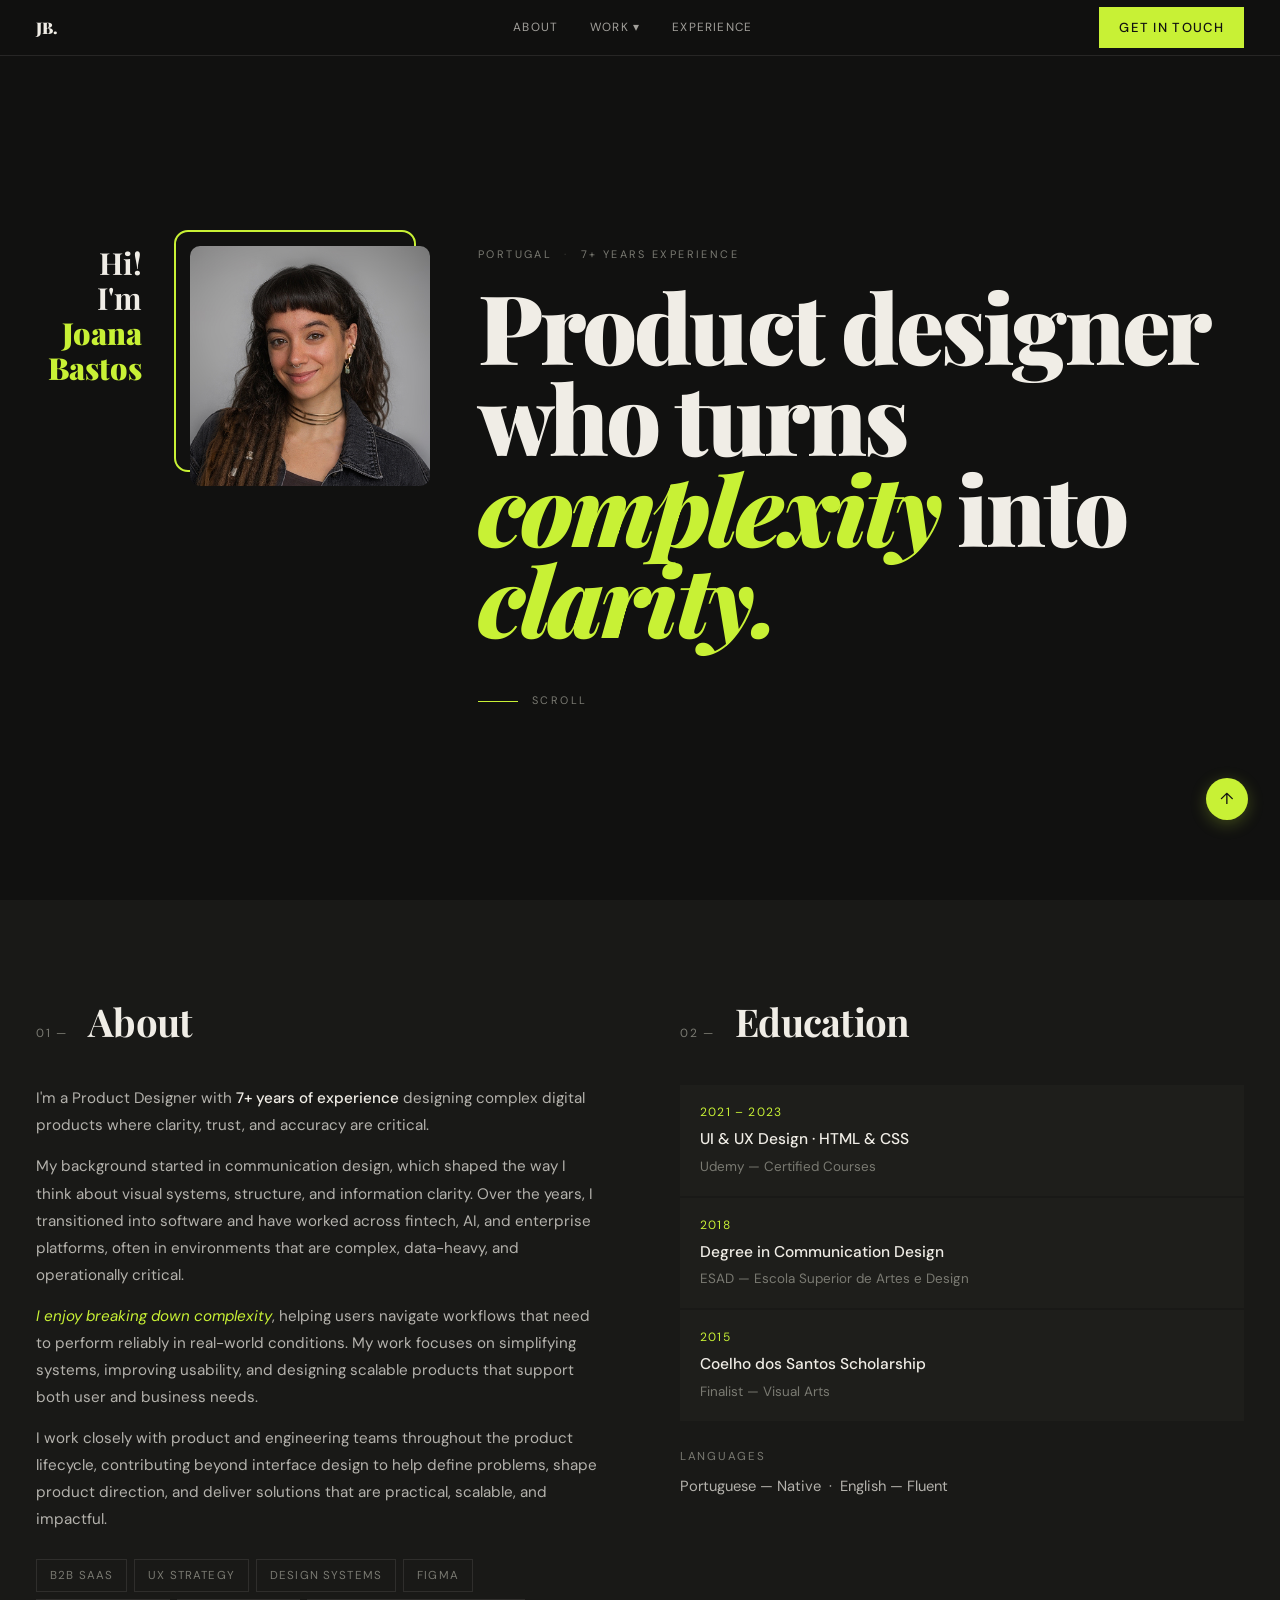
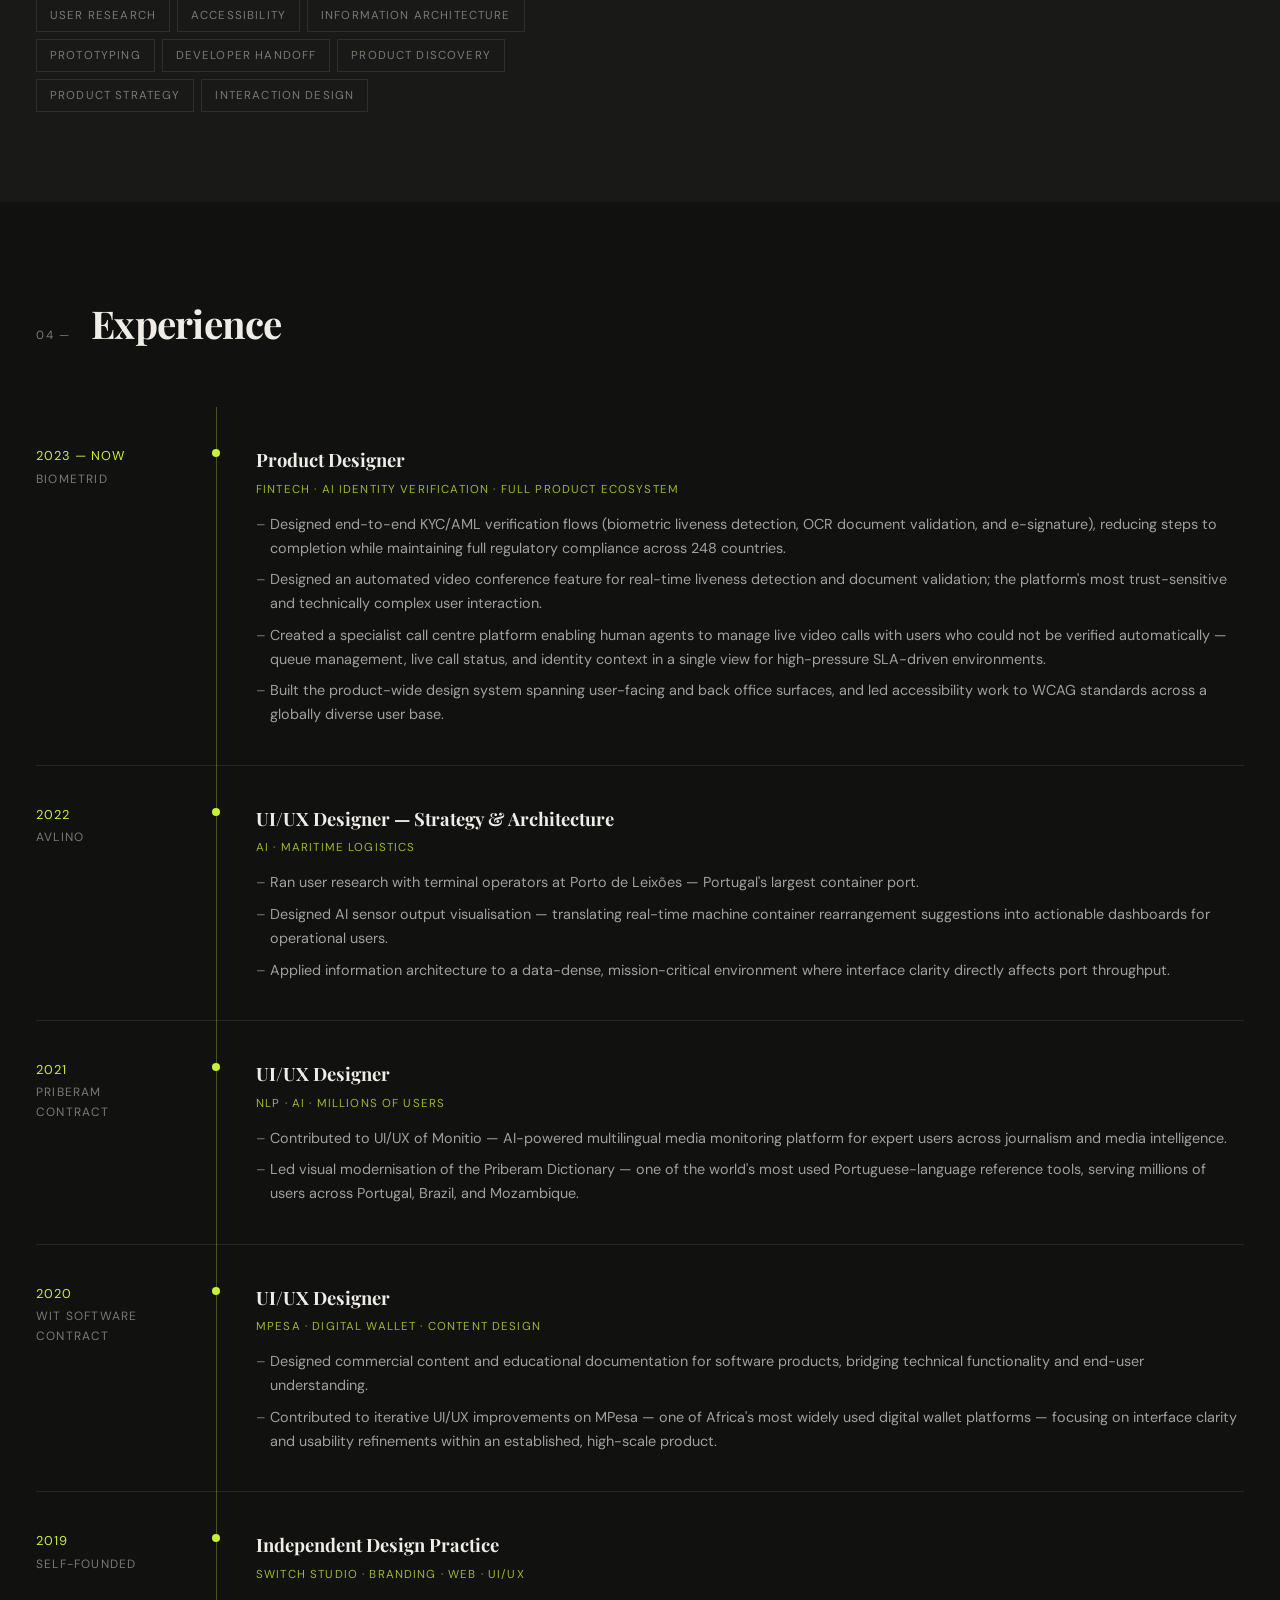
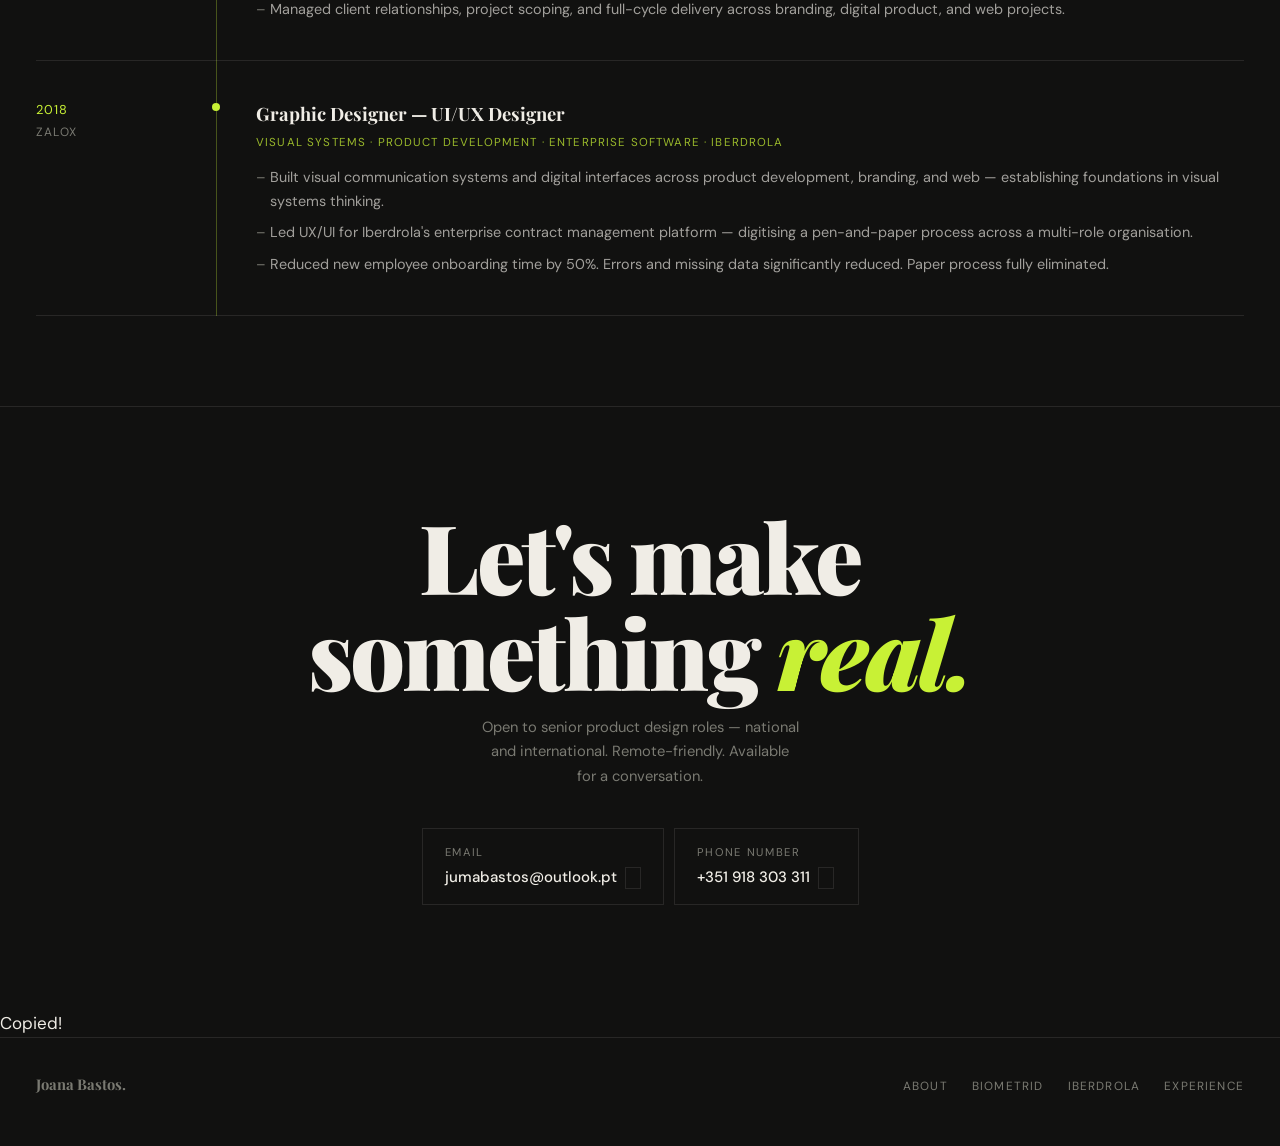
==== commit 67805981: "Add files via upload" ====
--- a/index.html
+++ b/index.html
@@ -452,15 +452,20 @@
   <div class="cta-btns">
     <div class="cta-btn">
       <span class="cta-btn-label">Email</span>
-      <span class="cta-btn-val copyable" data-copy="jumabastos@outlook.pt">jumabastos@outlook.pt <span class="copy-hint">copy</span></span>
+      <span class="cta-btn-val copyable" data-copy="jumabastos@outlook.pt">jumabastos@outlook.pt
+        <span class="copy-hint"><svg viewBox="0 0 24 24" fill="none" stroke="currentColor" stroke-width="1.8" stroke-linecap="round" stroke-linejoin="round"><rect x="9" y="9" width="13" height="13" rx="2"/><path d="M5 15H4a2 2 0 0 1-2-2V4a2 2 0 0 1 2-2h9a2 2 0 0 1 2 2v1"/></svg></span>
+      </span>
     </div>
     <div class="cta-btn">
       <span class="cta-btn-label">Phone Number</span>
-      <span class="cta-btn-val copyable" data-copy="+351918303311">+351 918 303 311 <span class="copy-hint">copy</span></span>
+      <span class="cta-btn-val copyable" data-copy="+351918303311">+351 918 303 311
+        <span class="copy-hint"><svg viewBox="0 0 24 24" fill="none" stroke="currentColor" stroke-width="1.8" stroke-linecap="round" stroke-linejoin="round"><rect x="9" y="9" width="13" height="13" rx="2"/><path d="M5 15H4a2 2 0 0 1-2-2V4a2 2 0 0 1 2-2h9a2 2 0 0 1 2 2v1"/></svg></span>
+      </span>
     </div>
   </div>
   <p class="cta-sig"></p>
 </div>
+<div class="copy-toast" id="copyToast">Copied!</div>
 
 <footer>
   <span class="footer-name">Joana Bastos.</span>
@@ -484,14 +489,15 @@
   }
 
   /* ── Copy to clipboard ── */
+  const toast = document.getElementById('copyToast');
+  let toastTimer;
   document.querySelectorAll('.copyable').forEach(el => {
     el.style.cursor = 'pointer';
     el.addEventListener('click', () => {
       navigator.clipboard.writeText(el.dataset.copy).then(() => {
-        const hint = el.querySelector('.copy-hint');
-        hint.textContent = 'copied!';
-        hint.style.color = 'var(--lime)';
-        setTimeout(() => { hint.textContent = 'copy'; hint.style.color = ''; }, 2000);
+        clearTimeout(toastTimer);
+        toast.classList.add('show');
+        toastTimer = setTimeout(() => toast.classList.remove('show'), 2000);
       });
     });
   });
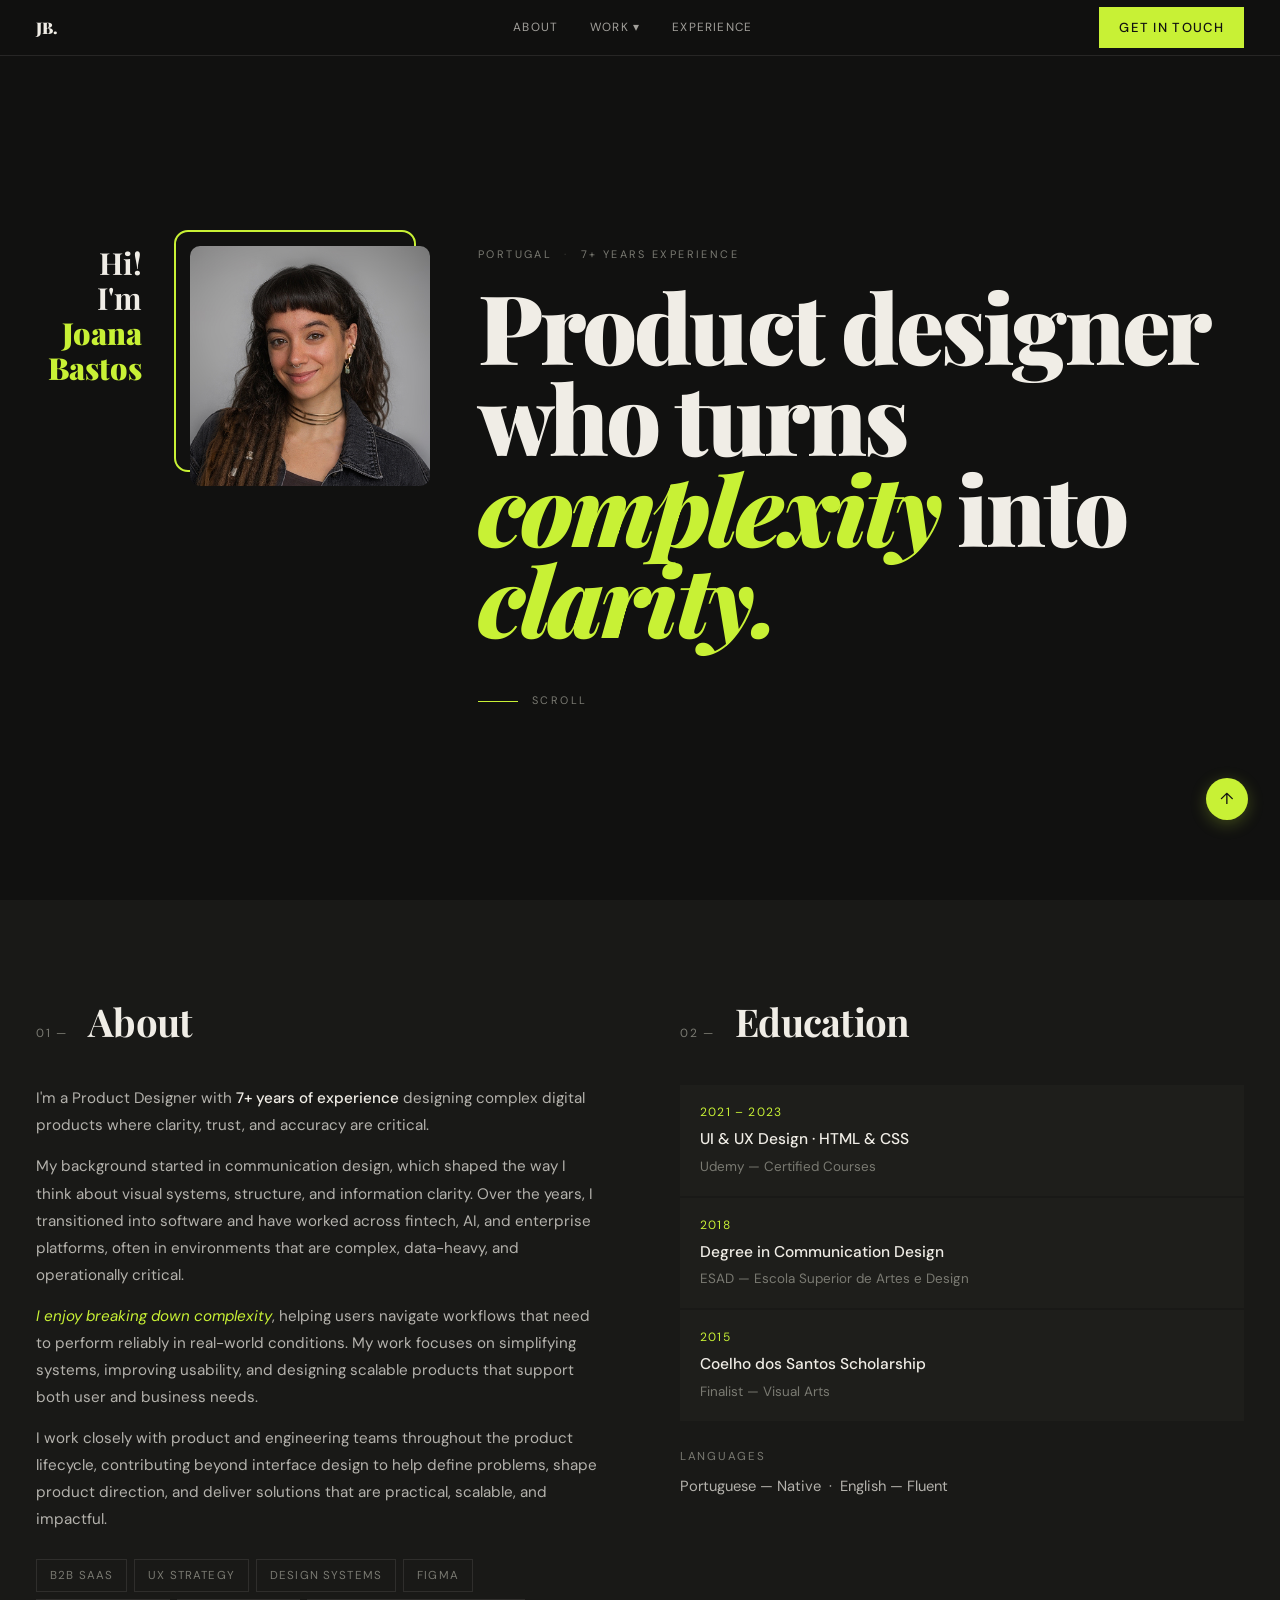
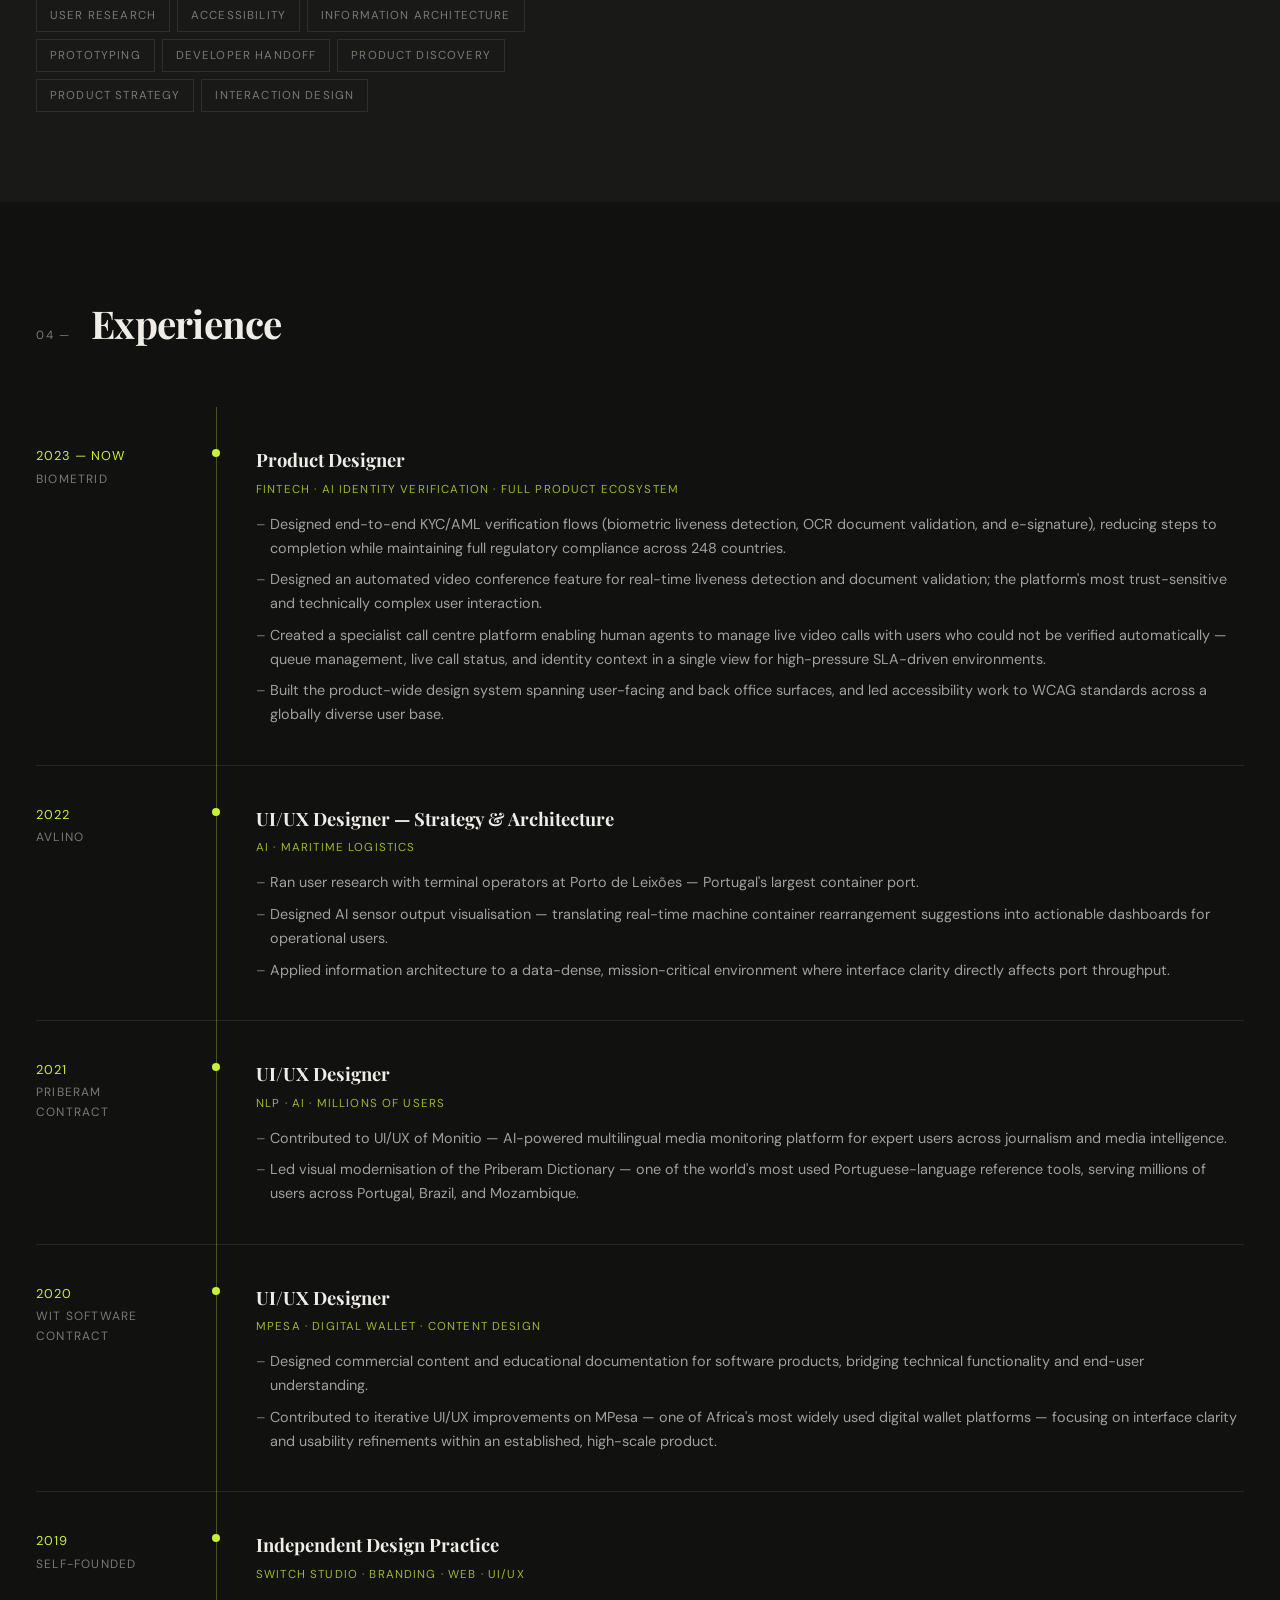
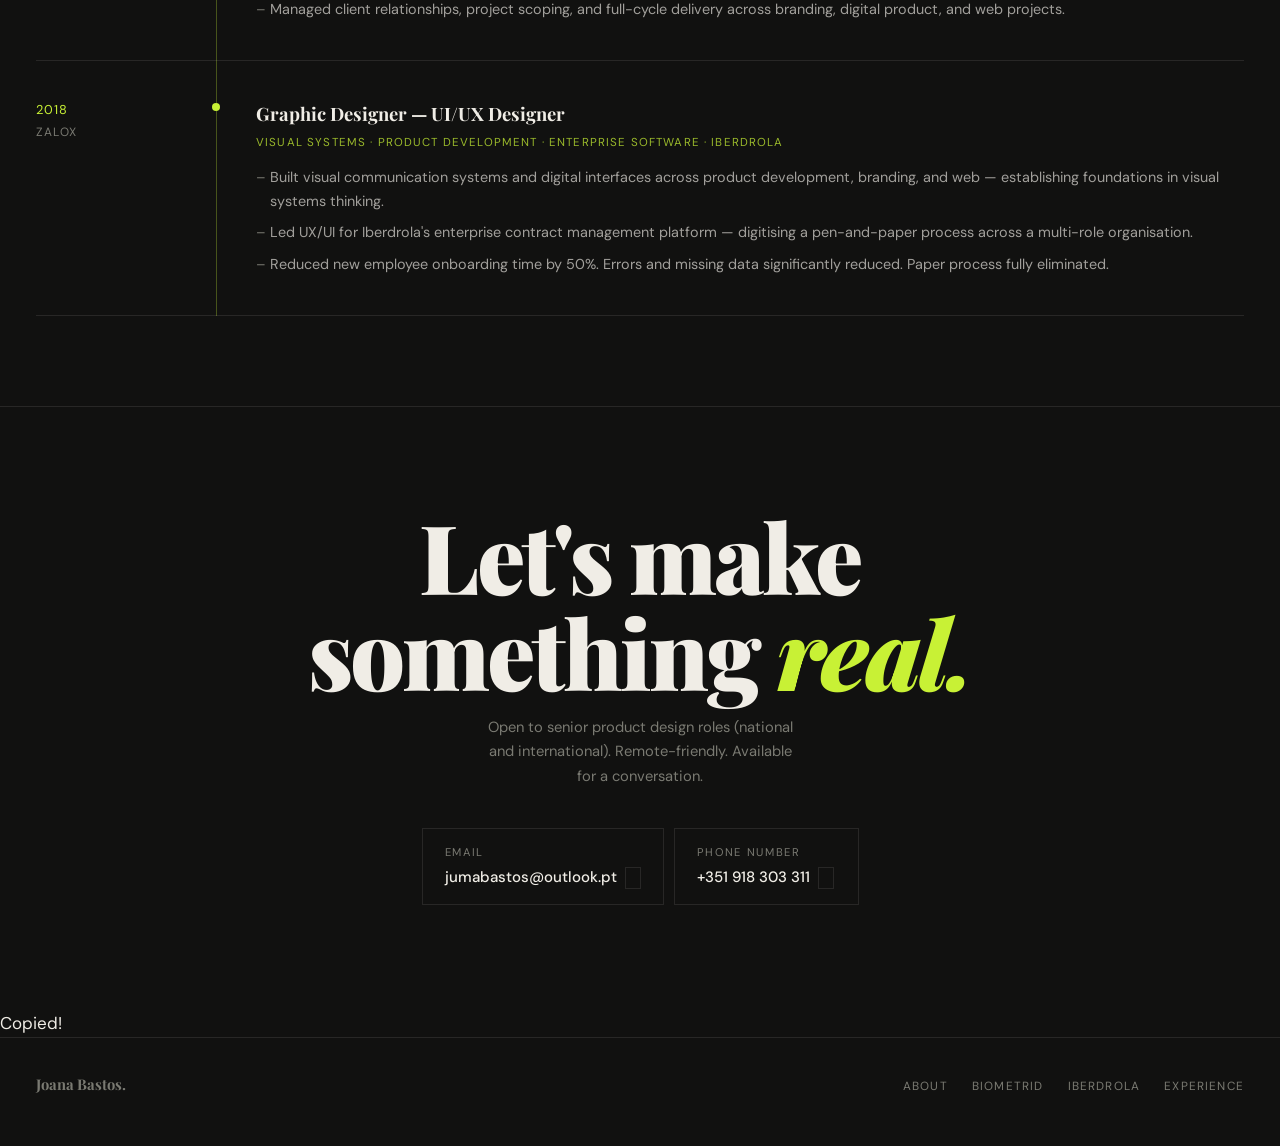
==== commit e21f625c: "Update index.html" ====
--- a/index.html
+++ b/index.html
@@ -448,7 +448,7 @@
 <!-- CTA -->
 <div class="cta-wrap" id="contact">
   <h2 class="cta-headline">Let's make<br/>something <em>real.</em></h2>
-  <p class="cta-sub">Open to senior product design roles — national and international. Remote-friendly. Available for a conversation.</p>
+  <p class="cta-sub">Open to senior product design roles (national and international). Remote-friendly. Available for a conversation.</p>
   <div class="cta-btns">
     <div class="cta-btn">
       <span class="cta-btn-label">Email</span>
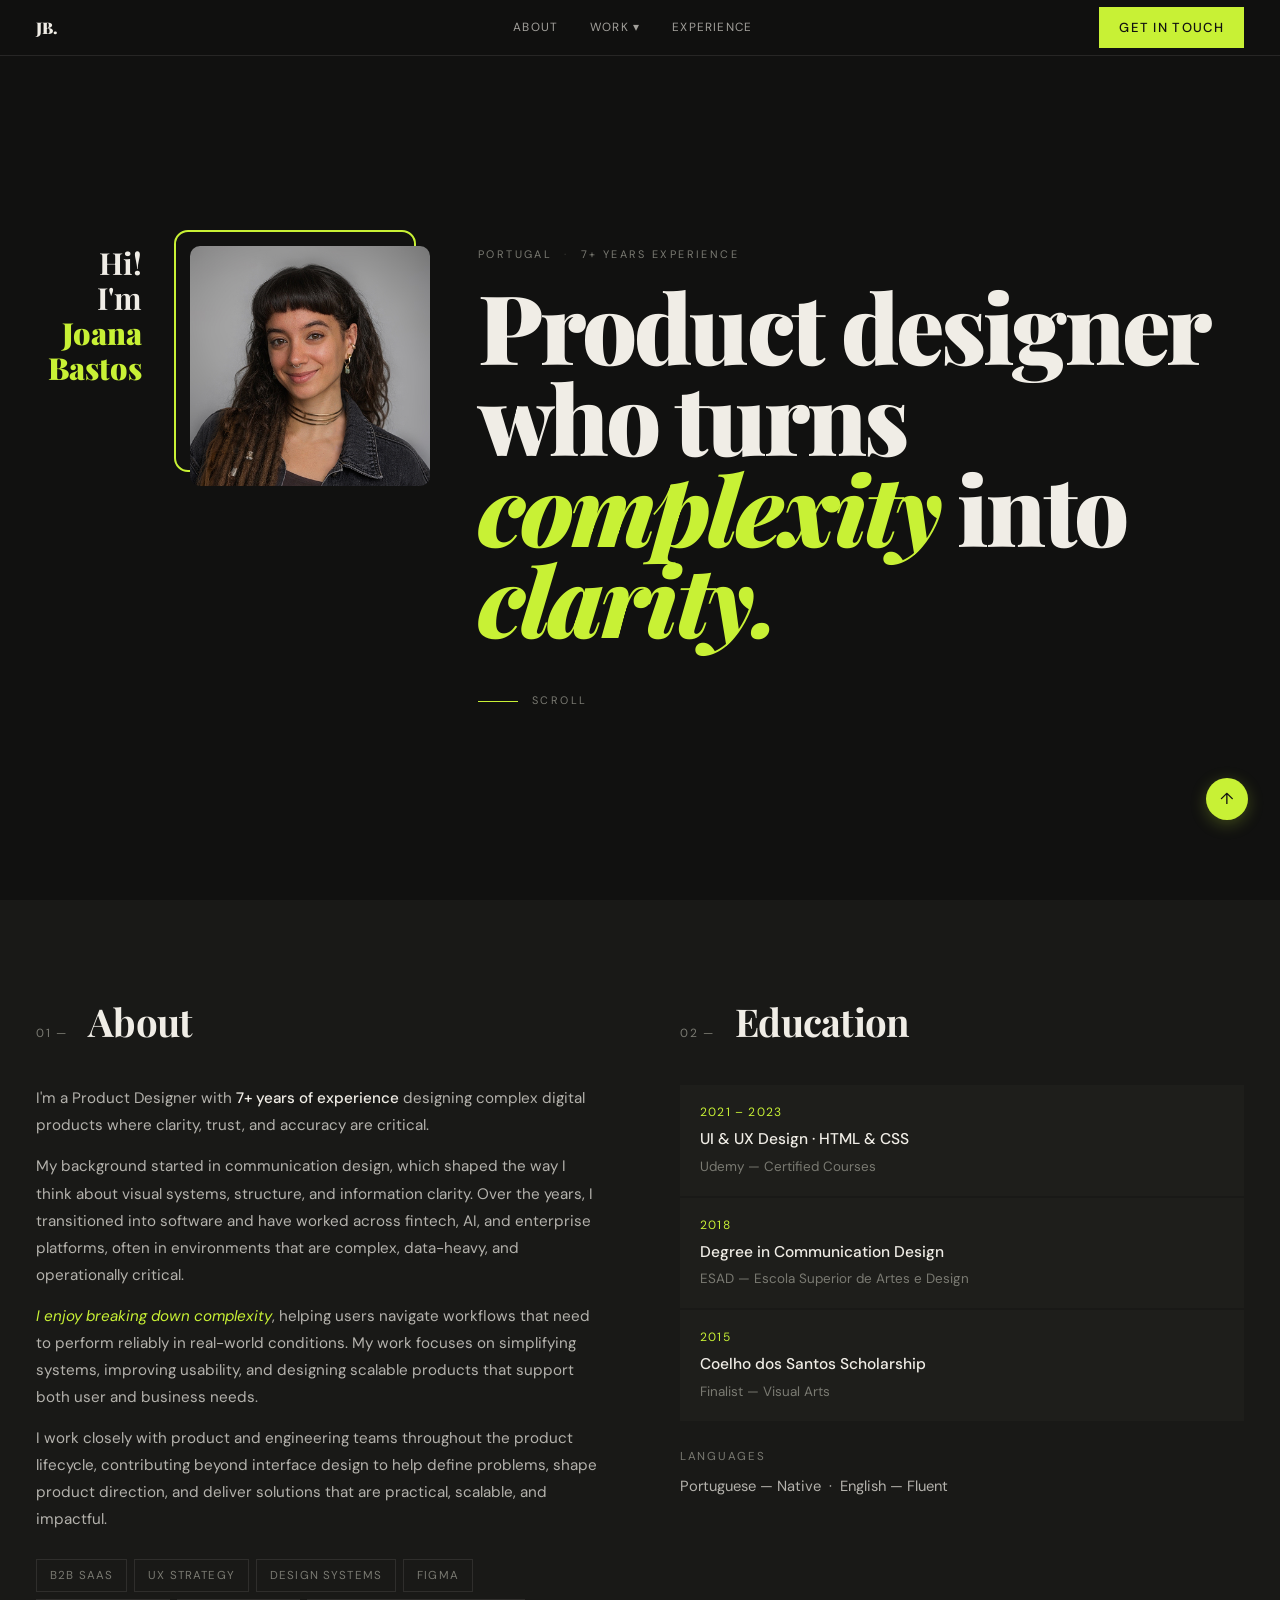
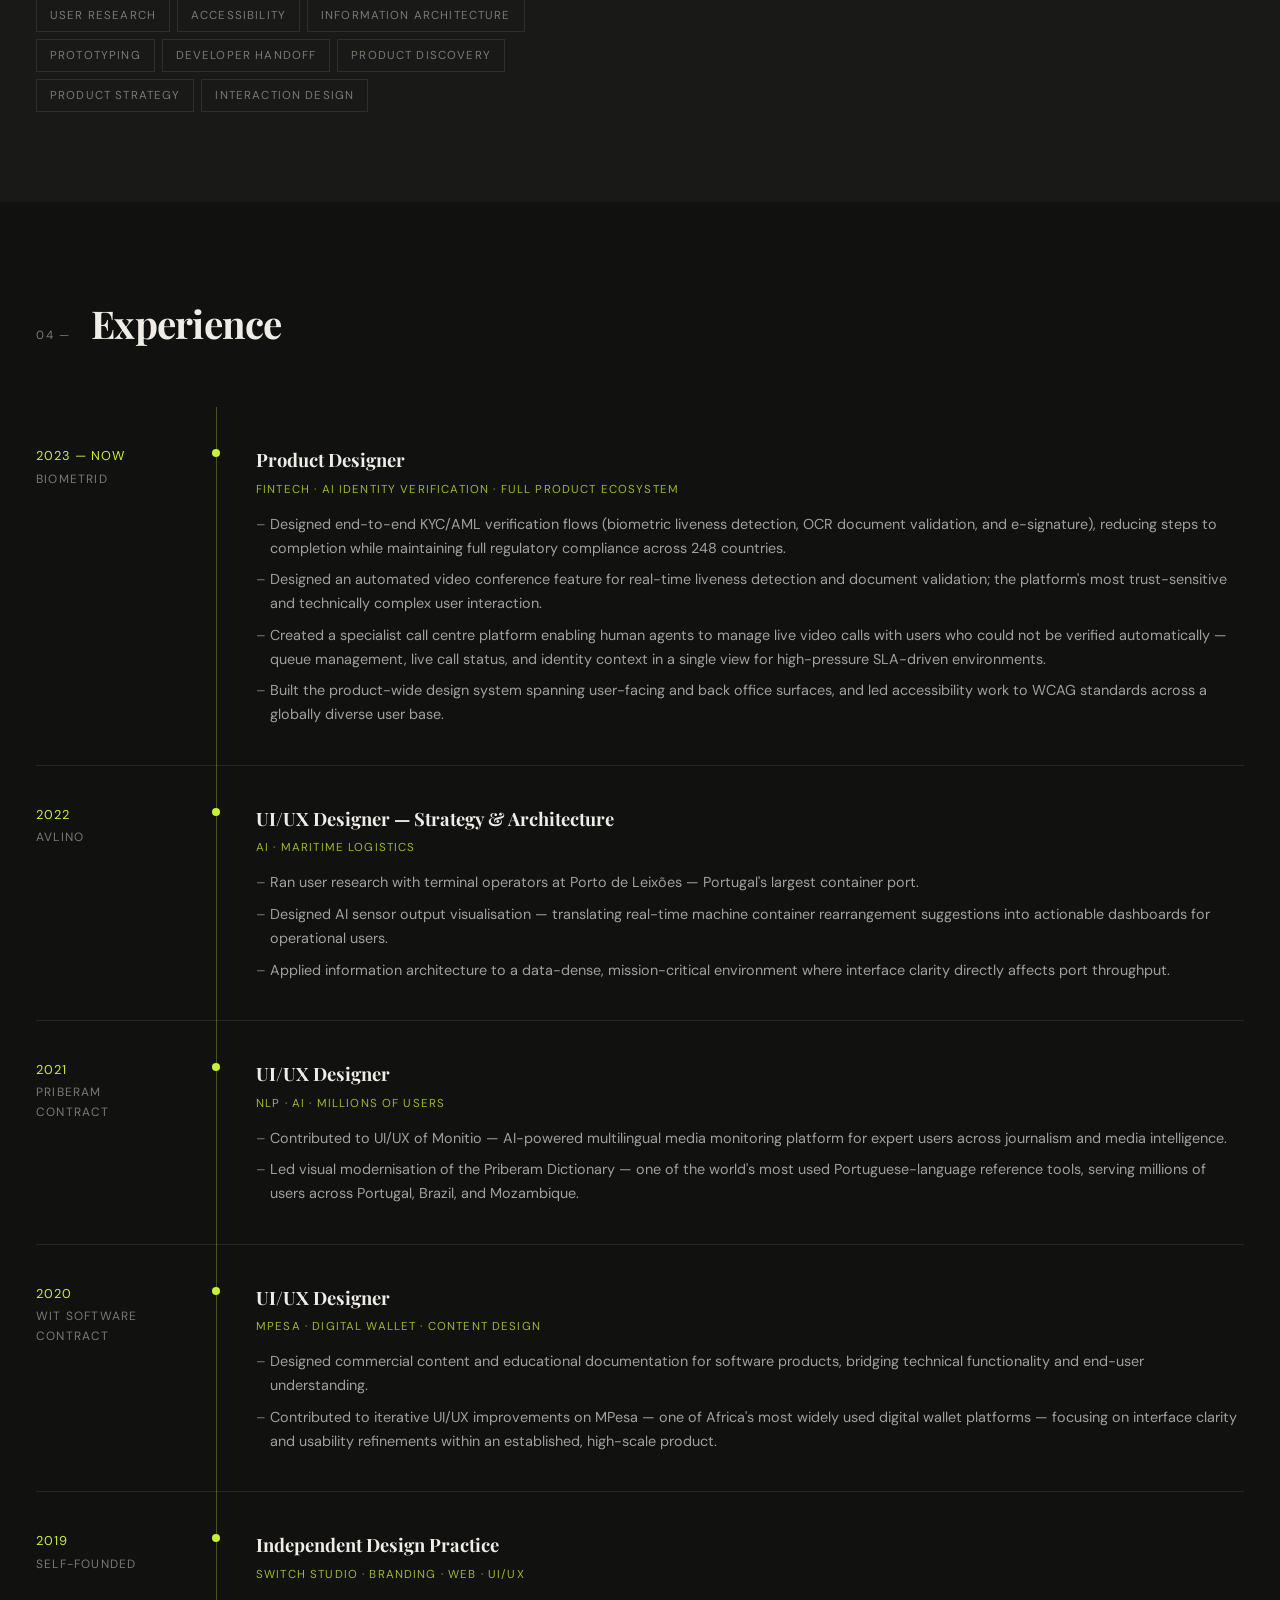
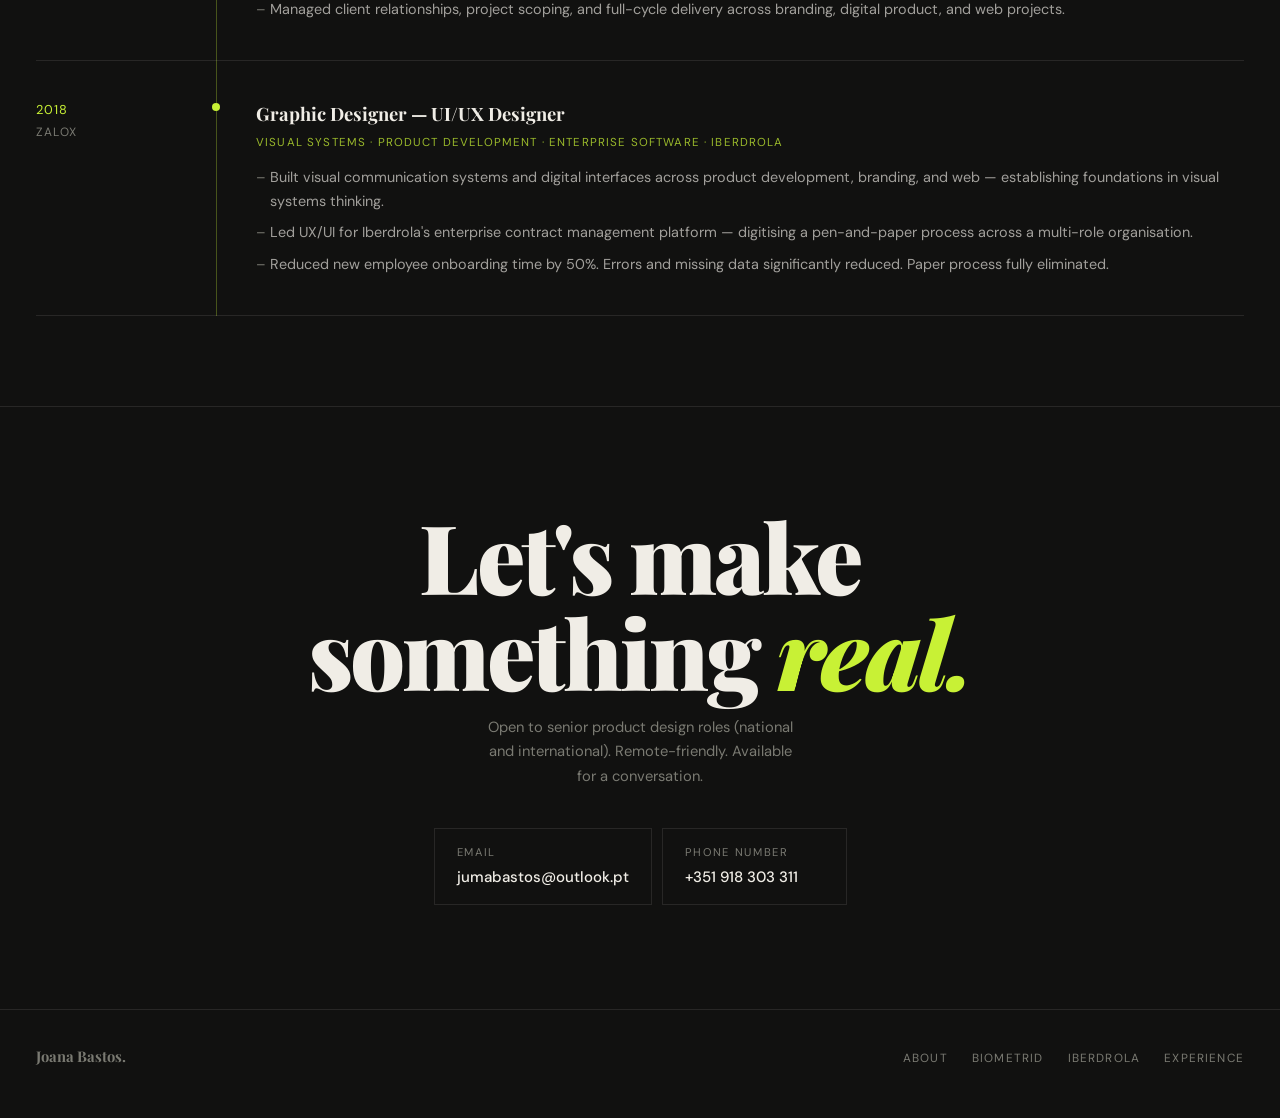
==== commit 76acdff4: "Add files via upload" ====
--- a/index.html
+++ b/index.html
@@ -450,17 +450,13 @@
   <h2 class="cta-headline">Let's make<br/>something <em>real.</em></h2>
   <p class="cta-sub">Open to senior product design roles (national and international). Remote-friendly. Available for a conversation.</p>
   <div class="cta-btns">
-    <div class="cta-btn">
+    <div class="cta-btn copyable" data-copy="jumabastos@outlook.pt">
       <span class="cta-btn-label">Email</span>
-      <span class="cta-btn-val copyable" data-copy="jumabastos@outlook.pt">jumabastos@outlook.pt
-        <span class="copy-hint"><svg viewBox="0 0 24 24" fill="none" stroke="currentColor" stroke-width="1.8" stroke-linecap="round" stroke-linejoin="round"><rect x="9" y="9" width="13" height="13" rx="2"/><path d="M5 15H4a2 2 0 0 1-2-2V4a2 2 0 0 1 2-2h9a2 2 0 0 1 2 2v1"/></svg></span>
-      </span>
-    </div>
-    <div class="cta-btn">
+      <span class="cta-btn-val">jumabastos@outlook.pt</span>
+    </div>
+    <div class="cta-btn copyable" data-copy="+351918303311">
       <span class="cta-btn-label">Phone Number</span>
-      <span class="cta-btn-val copyable" data-copy="+351918303311">+351 918 303 311
-        <span class="copy-hint"><svg viewBox="0 0 24 24" fill="none" stroke="currentColor" stroke-width="1.8" stroke-linecap="round" stroke-linejoin="round"><rect x="9" y="9" width="13" height="13" rx="2"/><path d="M5 15H4a2 2 0 0 1-2-2V4a2 2 0 0 1 2-2h9a2 2 0 0 1 2 2v1"/></svg></span>
-      </span>
+      <span class="cta-btn-val">+351 918 303 311</span>
     </div>
   </div>
   <p class="cta-sig"></p>
@@ -496,6 +492,12 @@
     el.addEventListener('click', () => {
       navigator.clipboard.writeText(el.dataset.copy).then(() => {
         clearTimeout(toastTimer);
+        /* position toast above the clicked element */
+        const rect = el.getBoundingClientRect();
+        toast.style.left  = (rect.left + rect.width / 2) + 'px';
+        toast.style.top   = (rect.top + window.scrollY - 48) + 'px';
+        toast.style.transform = 'translateX(-50%)';
+        toast.style.bottom = 'auto';
         toast.classList.add('show');
         toastTimer = setTimeout(() => toast.classList.remove('show'), 2000);
       });
--- a/style.css
+++ b/style.css
@@ -175,18 +175,30 @@
   padding: 14px 22px; border: 1px solid var(--border);
   text-decoration: none; color: var(--white);
   min-width: 185px; transition: border-color 0.2s;
-  cursor: default;
+  cursor: pointer;
 }
 .cta-btn:hover { border-color: var(--lime); }
 .cta-btn-label { font-size: 0.70rem; letter-spacing: 0.15em; text-transform: uppercase; color: var(--muted); margin-bottom: 4px; }
-.cta-btn-val { font-size: 0.94rem; font-weight: 500; display: flex; align-items: center; gap: 8px; }
-.copy-hint {
-  font-size: 0.60rem; letter-spacing: 0.12em; text-transform: uppercase;
-  color: var(--muted); border: 1px solid var(--border);
-  padding: 2px 7px; transition: color 0.2s, border-color 0.2s;
-  flex-shrink: 0;
-}
-.copyable:hover .copy-hint { border-color: var(--lime); color: var(--lime); }
+.cta-btn-val { font-size: 0.94rem; font-weight: 500; display: flex; align-items: center; gap: 10px; }
+.copy-hint { display: none; } /* icon removed */
+
+/* Toast */
+.copy-toast {
+  position: absolute;
+  background: var(--lime); color: #111;
+  font-family: var(--sans); font-size: 0.72rem; font-weight: 500;
+  letter-spacing: 0.1em; text-transform: uppercase;
+  padding: 8px 16px;
+  opacity: 0; pointer-events: none;
+  transition: opacity 0.2s ease, transform 0.15s ease;
+  z-index: 9999;
+  white-space: nowrap;
+  transform: translateX(-50%) translateY(4px);
+}
+.copy-toast.show {
+  opacity: 1;
+  transform: translateX(-50%) translateY(0);
+}
 .cta-sig { margin-top: 44px; font-family: var(--serif); font-size: 0.94rem; color: var(--muted); }
 
 /* ===== FOOTER ===== */
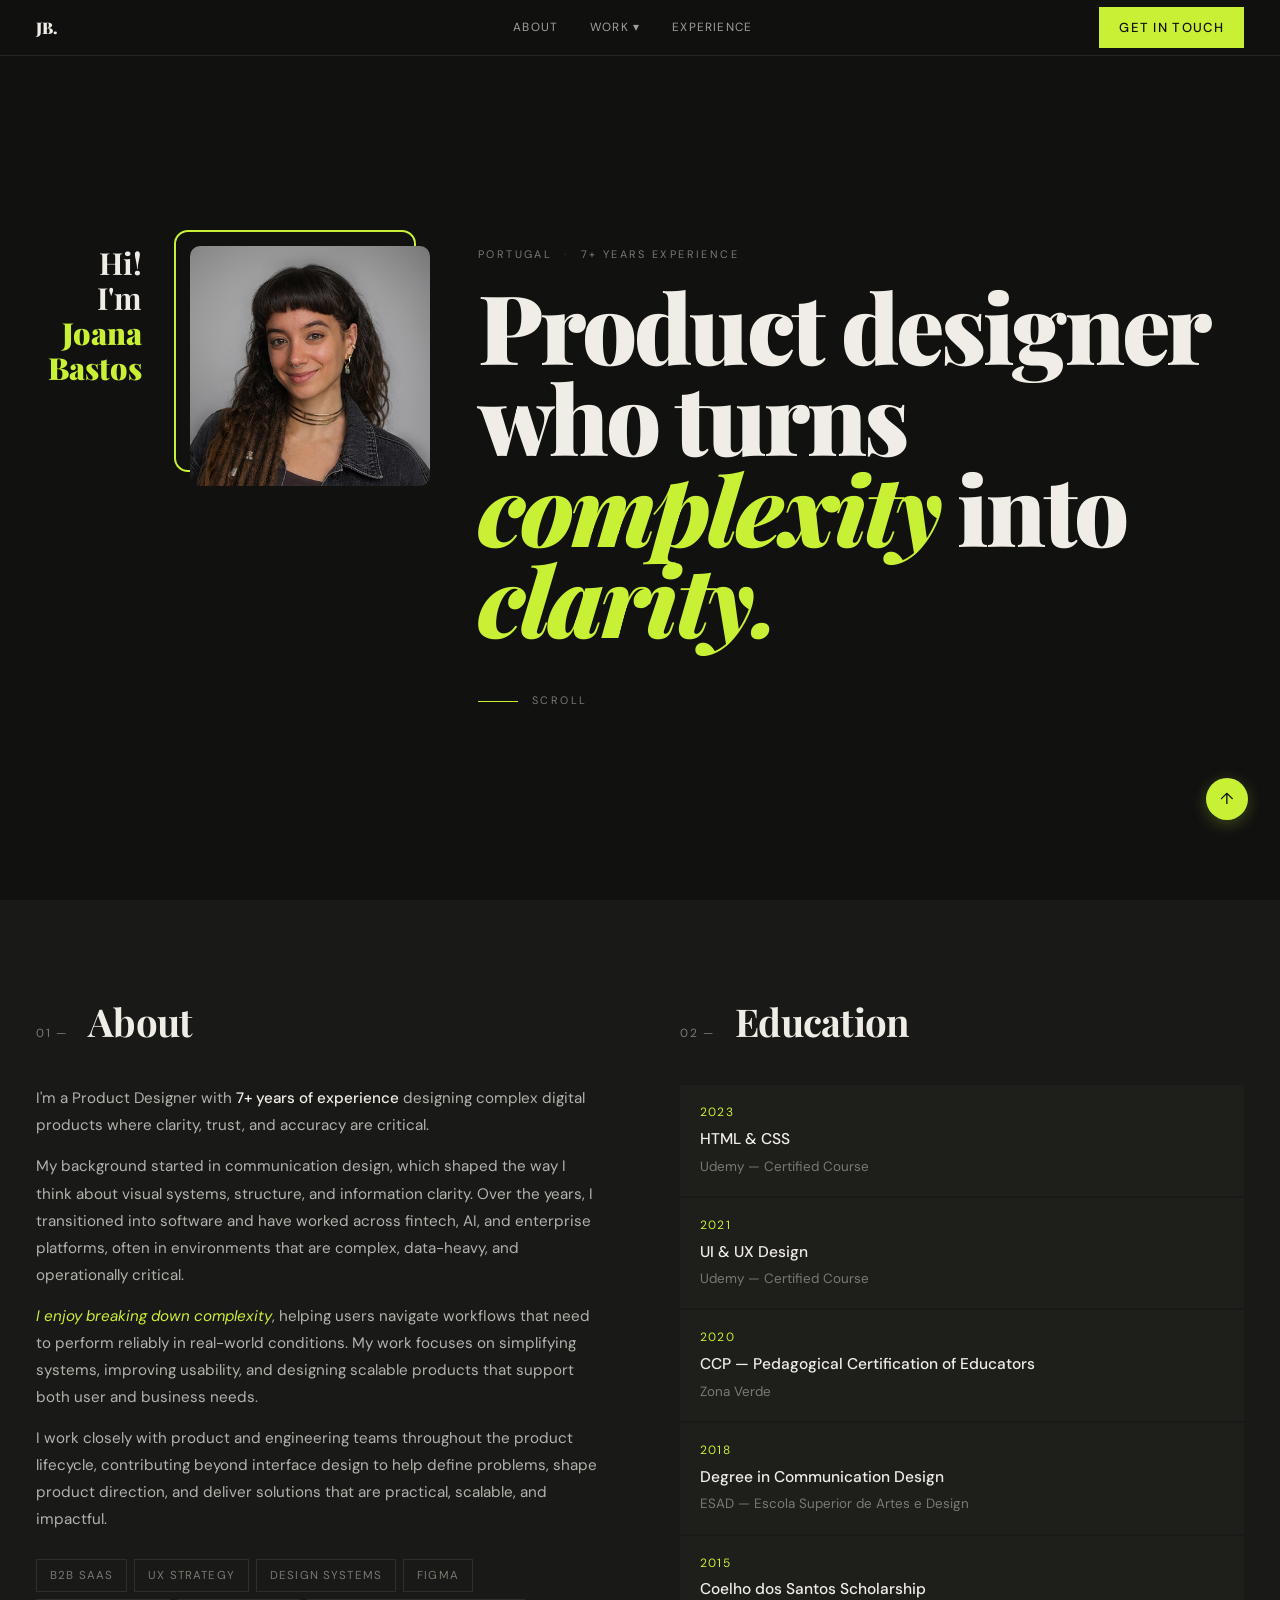
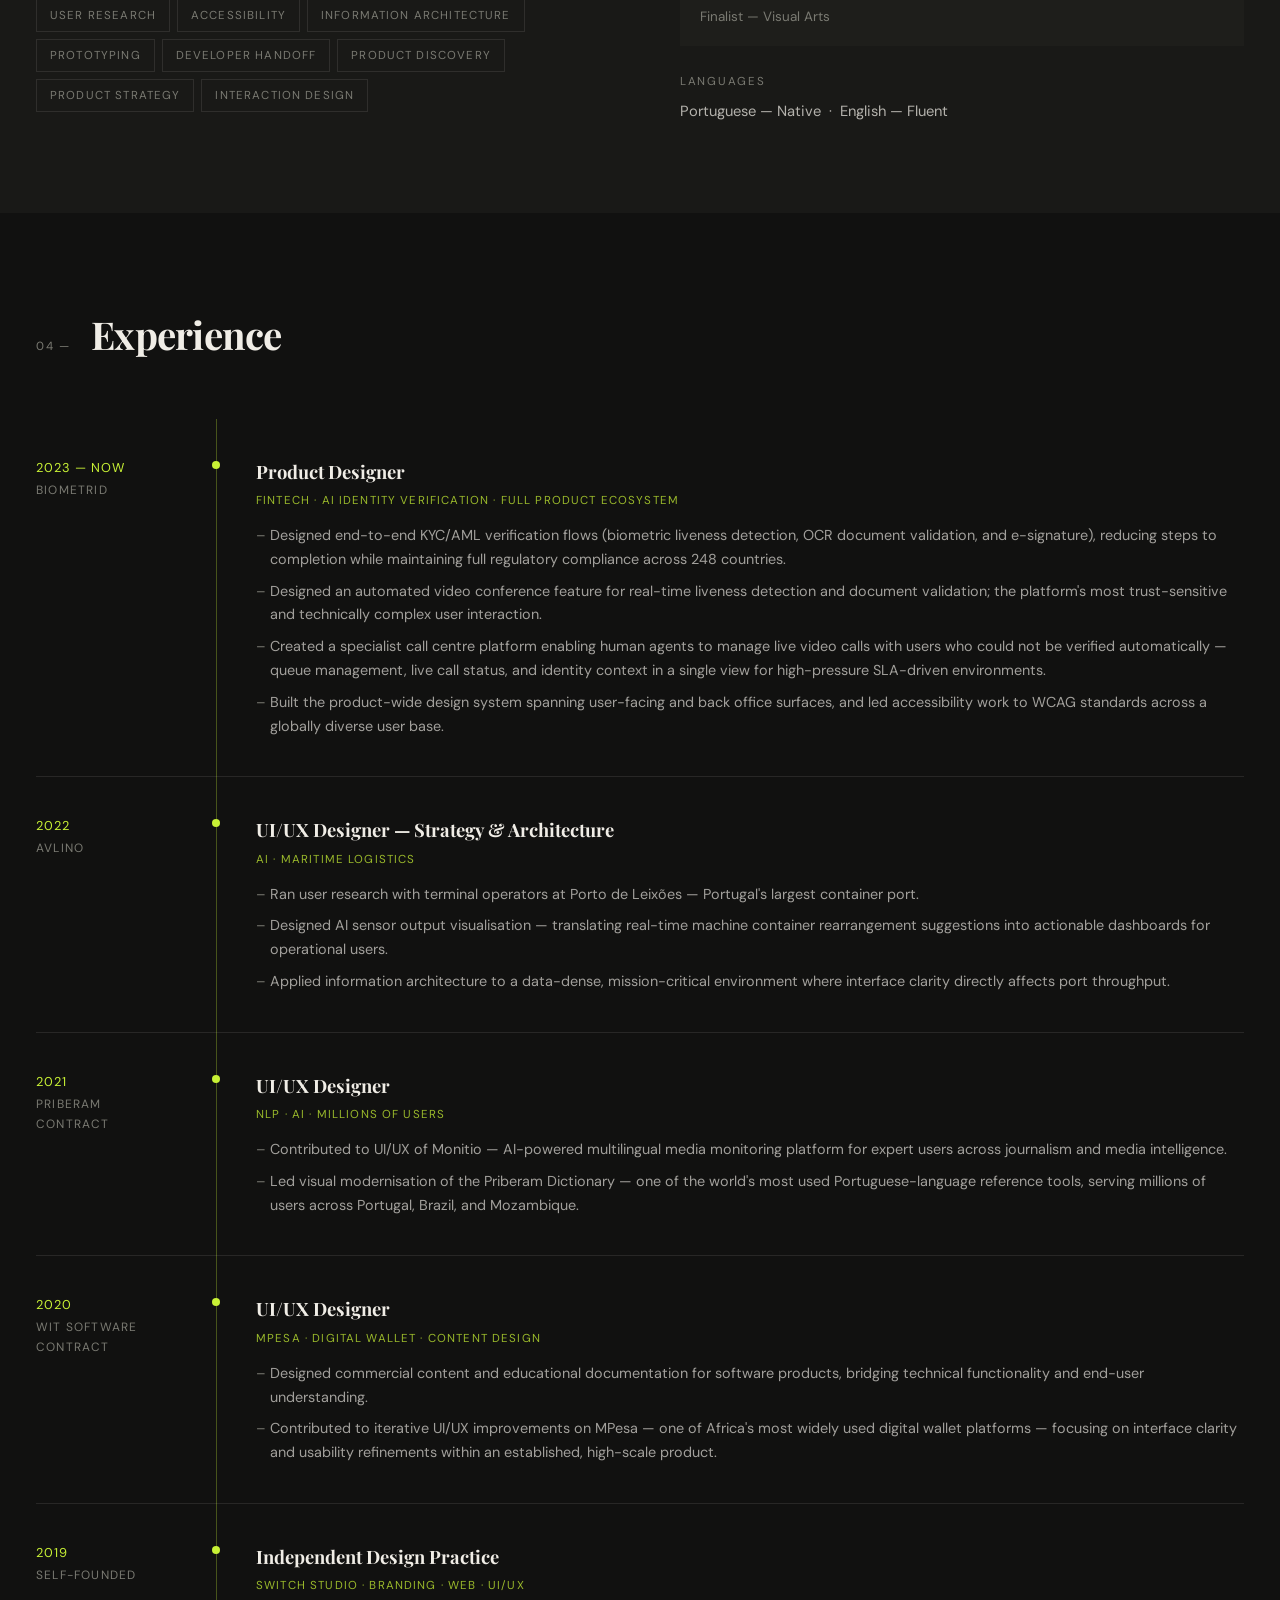
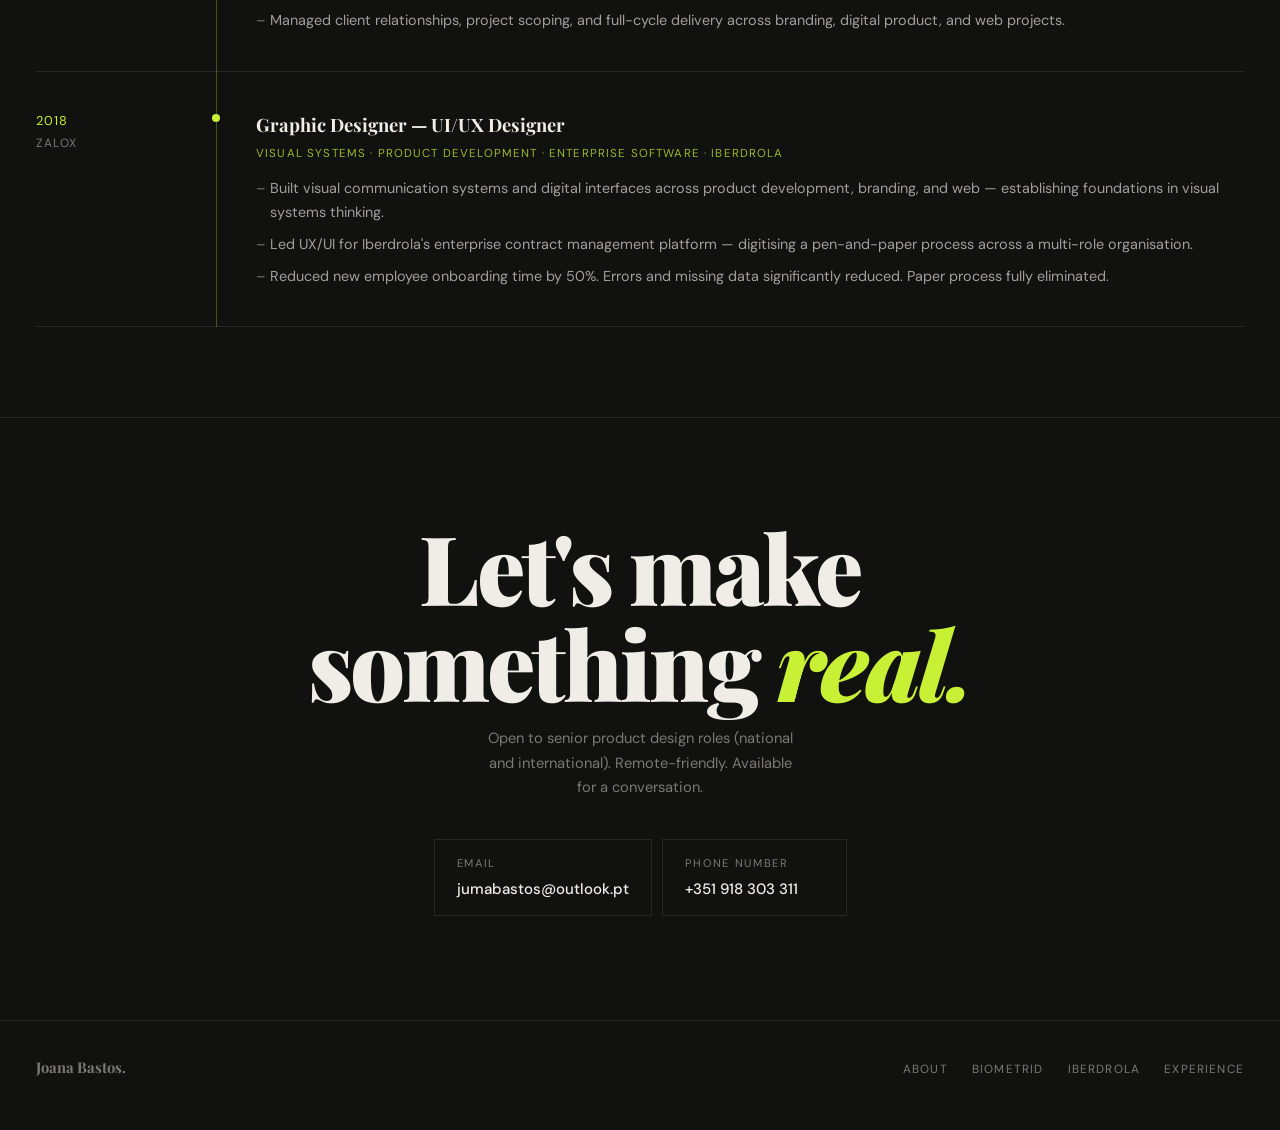
==== commit 987c1002: "Add files via upload" ====
--- a/index.html
+++ b/index.html
@@ -316,9 +316,19 @@
       </div>
       <div class="edu-list">
         <div class="edu-item">
-          <div class="edu-year">2021 – 2023</div>
-          <div class="edu-title">UI &amp; UX Design · HTML &amp; CSS</div>
-          <div class="edu-school">Udemy — Certified Courses</div>
+          <div class="edu-year">2023</div>
+          <div class="edu-title">HTML &amp; CSS</div>
+          <div class="edu-school">Udemy — Certified Course</div>
+        </div>
+        <div class="edu-item">
+          <div class="edu-year">2021</div>
+          <div class="edu-title">UI &amp; UX Design</div>
+          <div class="edu-school">Udemy — Certified Course</div>
+        </div>
+        <div class="edu-item">
+          <div class="edu-year">2020</div>
+          <div class="edu-title">CCP — Pedagogical Certification of Educators</div>
+          <div class="edu-school">Zona Verde</div>
         </div>
         <div class="edu-item">
           <div class="edu-year">2018</div>
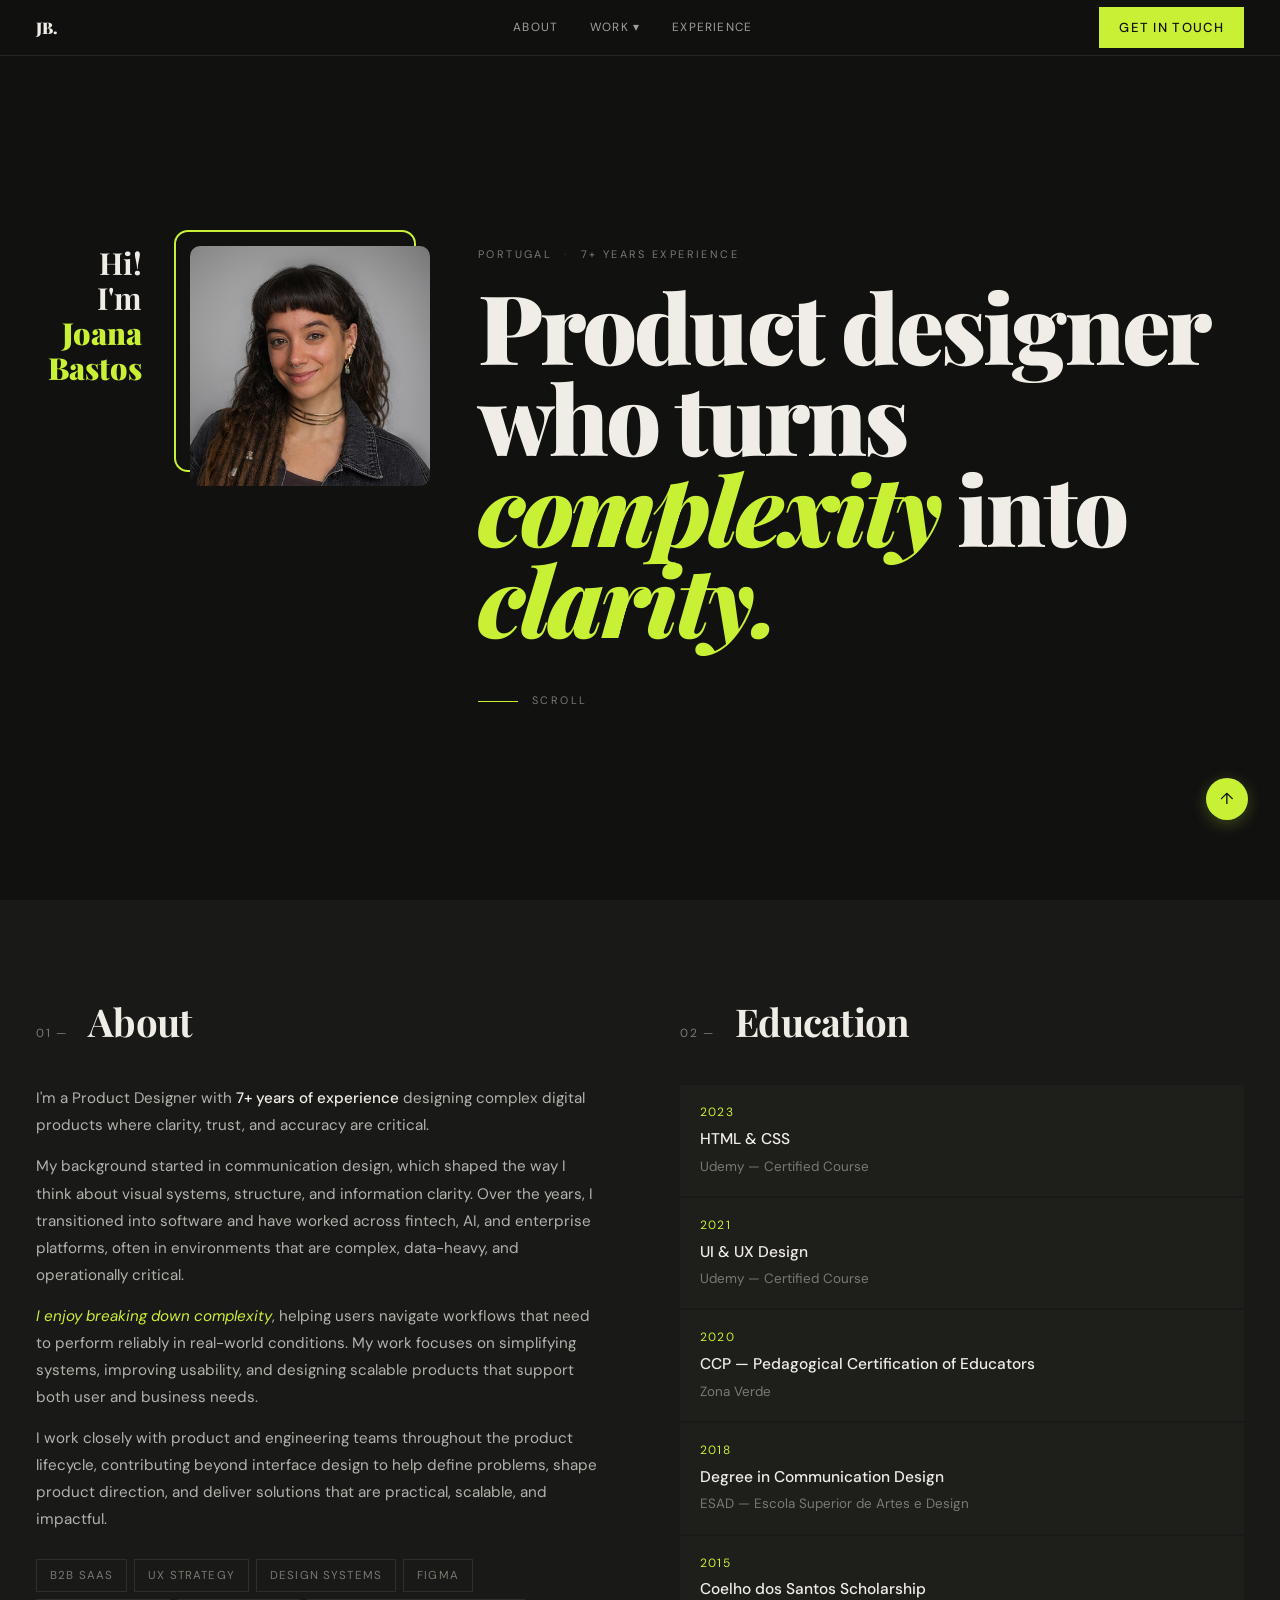
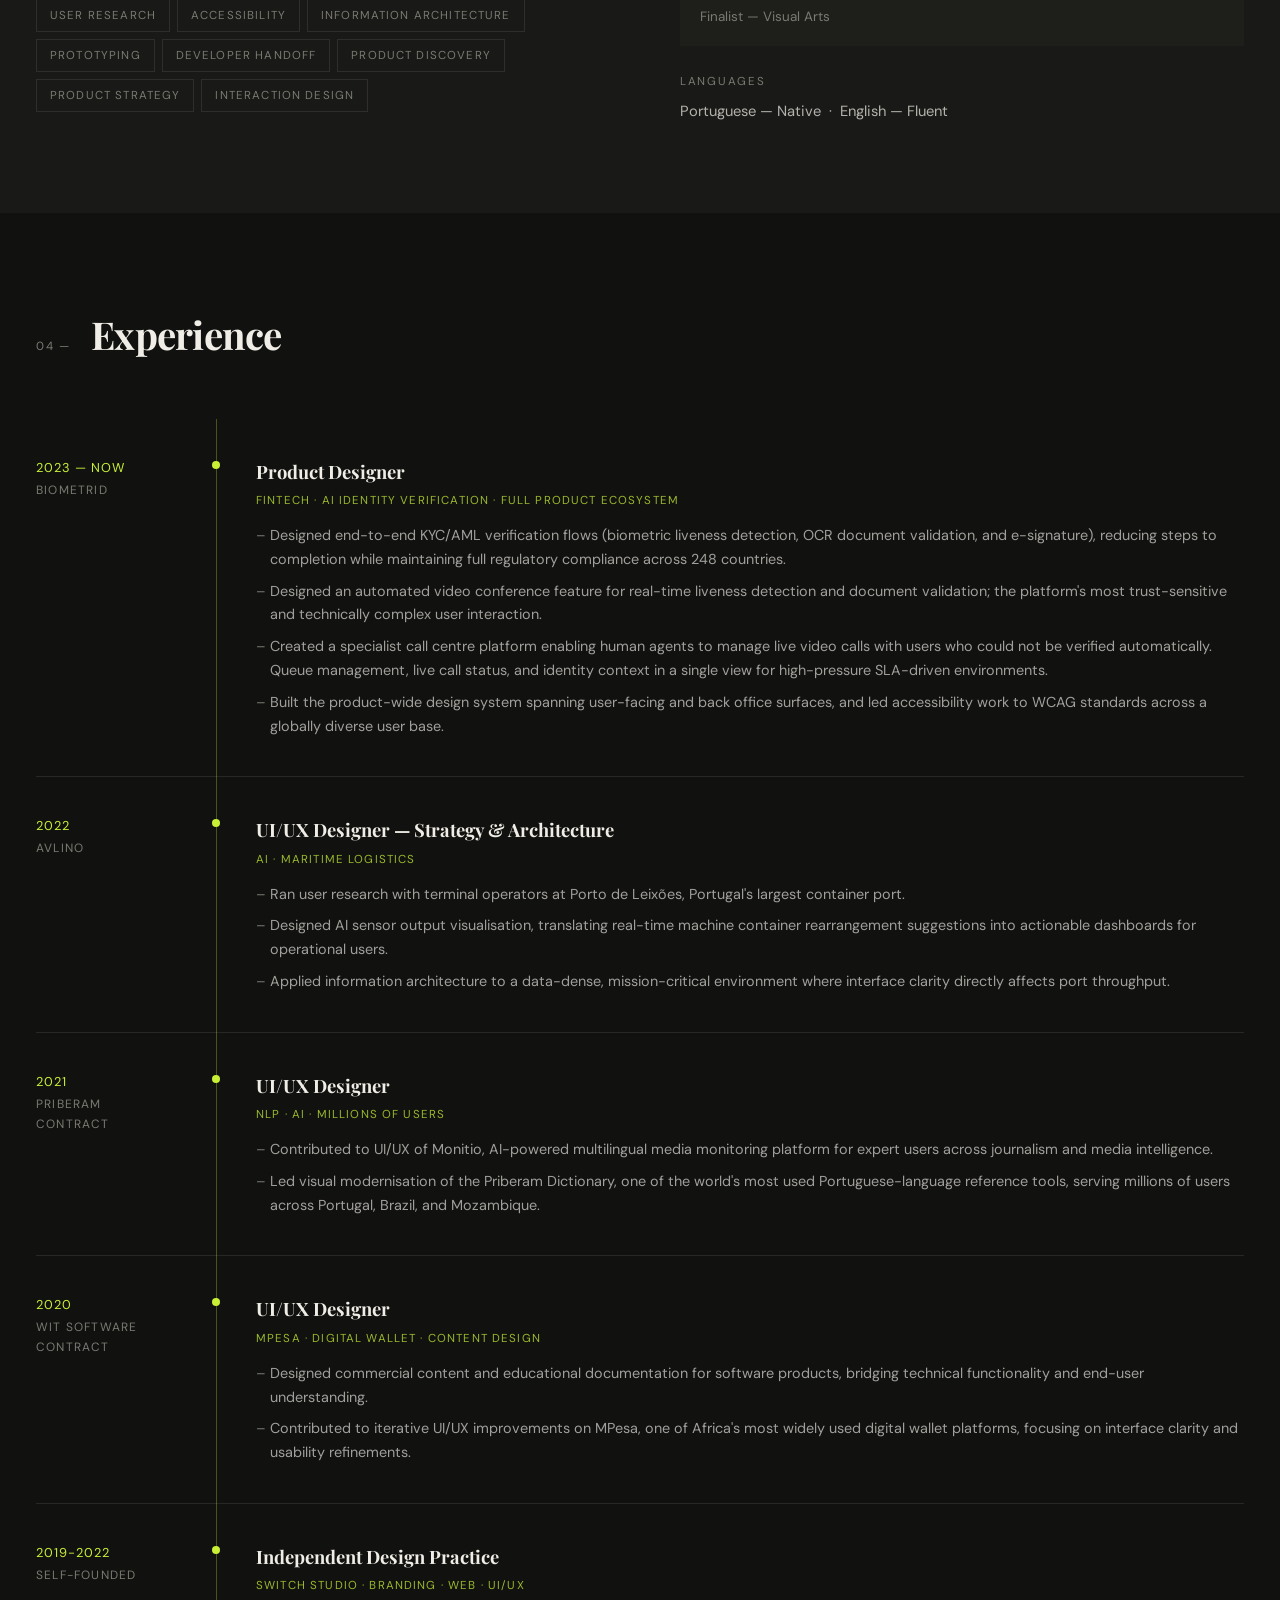
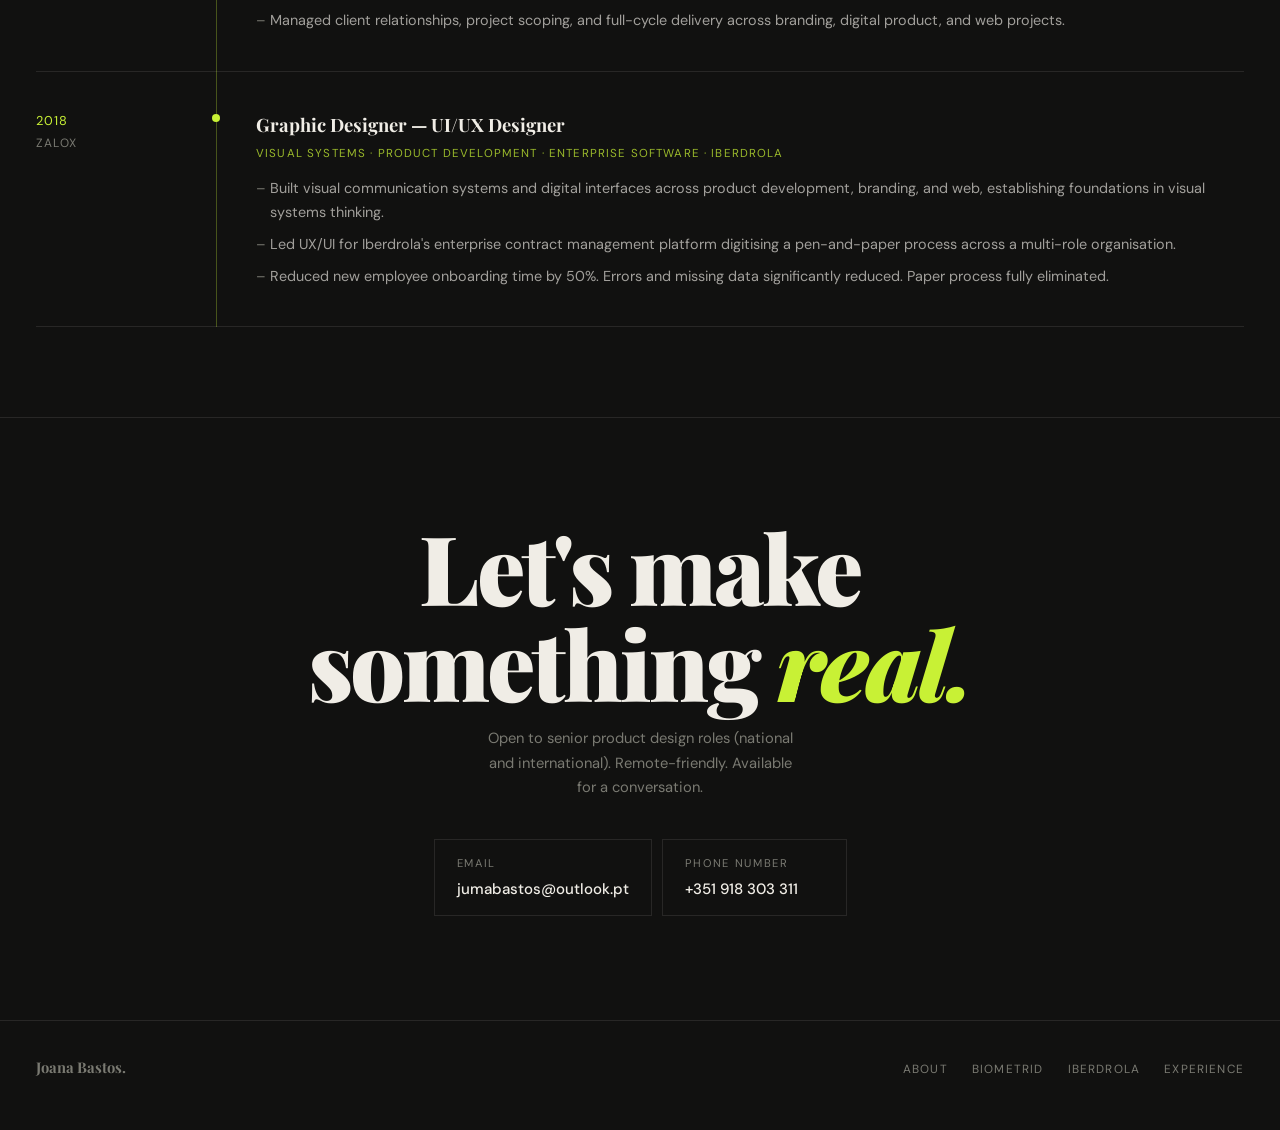
==== commit d7a4e82e: "Update index.html" ====
--- a/index.html
+++ b/index.html
@@ -369,7 +369,7 @@
           <ul class="exp-bullets">
             <li>Designed end-to-end KYC/AML verification flows (biometric liveness detection, OCR document validation, and e-signature), reducing steps to completion while maintaining full regulatory compliance across 248 countries.</li>
             <li>Designed an automated video conference feature for real-time liveness detection and document validation; the platform's most trust-sensitive and technically complex user interaction.</li>
-            <li>Created a specialist call centre platform enabling human agents to manage live video calls with users who could not be verified automatically — queue management, live call status, and identity context in a single view for high-pressure SLA-driven environments.</li>
+            <li>Created a specialist call centre platform enabling human agents to manage live video calls with users who could not be verified automatically. Queue management, live call status, and identity context in a single view for high-pressure SLA-driven environments.</li>
             <li>Built the product-wide design system spanning user-facing and back office surfaces, and led accessibility work to WCAG standards across a globally diverse user base.</li>
           </ul>
         </div>
@@ -378,14 +378,14 @@
       <div class="exp-item">
         <div class="exp-meta">
           <div class="exp-period">2022</div>
-          <div class="exp-company">AVlino</div>
+          <div class="exp-company">Avlino</div>
         </div>
         <div>
           <div class="exp-role">UI/UX Designer — Strategy &amp; Architecture</div>
           <div class="exp-type">AI · Maritime Logistics</div>
           <ul class="exp-bullets">
-            <li>Ran user research with terminal operators at Porto de Leixões — Portugal's largest container port.</li>
-            <li>Designed AI sensor output visualisation — translating real-time machine container rearrangement suggestions into actionable dashboards for operational users.</li>
+            <li>Ran user research with terminal operators at Porto de Leixões, Portugal's largest container port.</li>
+            <li>Designed AI sensor output visualisation, translating real-time machine container rearrangement suggestions into actionable dashboards for operational users.</li>
             <li>Applied information architecture to a data-dense, mission-critical environment where interface clarity directly affects port throughput.</li>
           </ul>
         </div>
@@ -400,8 +400,8 @@
           <div class="exp-role">UI/UX Designer</div>
           <div class="exp-type">NLP · AI · Millions of Users</div>
           <ul class="exp-bullets">
-            <li>Contributed to UI/UX of Monitio — AI-powered multilingual media monitoring platform for expert users across journalism and media intelligence.</li>
-            <li>Led visual modernisation of the Priberam Dictionary — one of the world's most used Portuguese-language reference tools, serving millions of users across Portugal, Brazil, and Mozambique.</li>
+            <li>Contributed to UI/UX of Monitio, AI-powered multilingual media monitoring platform for expert users across journalism and media intelligence.</li>
+            <li>Led visual modernisation of the Priberam Dictionary, one of the world's most used Portuguese-language reference tools, serving millions of users across Portugal, Brazil, and Mozambique.</li>
           </ul>
         </div>
       </div>
@@ -416,14 +416,14 @@
           <div class="exp-type">Mpesa · Digital Wallet · Content Design</div>
           <ul class="exp-bullets">
             <li>Designed commercial content and educational documentation for software products, bridging technical functionality and end-user understanding.</li>
-            <li>Contributed to iterative UI/UX improvements on MPesa — one of Africa's most widely used digital wallet platforms — focusing on interface clarity and usability refinements within an established, high-scale product.</li>
+            <li>Contributed to iterative UI/UX improvements on MPesa, one of Africa's most widely used digital wallet platforms, focusing on interface clarity and usability refinements.</li>
           </ul>
         </div>
       </div>
 
       <div class="exp-item">
         <div class="exp-meta">
-          <div class="exp-period">2019</div>
+          <div class="exp-period">2019-2022</div>
           <div class="exp-company">Self-Founded</div>
         </div>
         <div>
@@ -444,8 +444,8 @@
           <div class="exp-role">Graphic Designer — UI/UX Designer</div>
           <div class="exp-type">Visual Systems · Product Development · Enterprise Software · Iberdrola</div>
           <ul class="exp-bullets">
-            <li>Built visual communication systems and digital interfaces across product development, branding, and web — establishing foundations in visual systems thinking.</li>
-            <li>Led UX/UI for Iberdrola's enterprise contract management platform — digitising a pen-and-paper process across a multi-role organisation.</li>
+            <li>Built visual communication systems and digital interfaces across product development, branding, and web, establishing foundations in visual systems thinking.</li>
+            <li>Led UX/UI for Iberdrola's enterprise contract management platform digitising a pen-and-paper process across a multi-role organisation.</li>
             <li>Reduced new employee onboarding time by 50%. Errors and missing data significantly reduced. Paper process fully eliminated.</li>
           </ul>
         </div>
